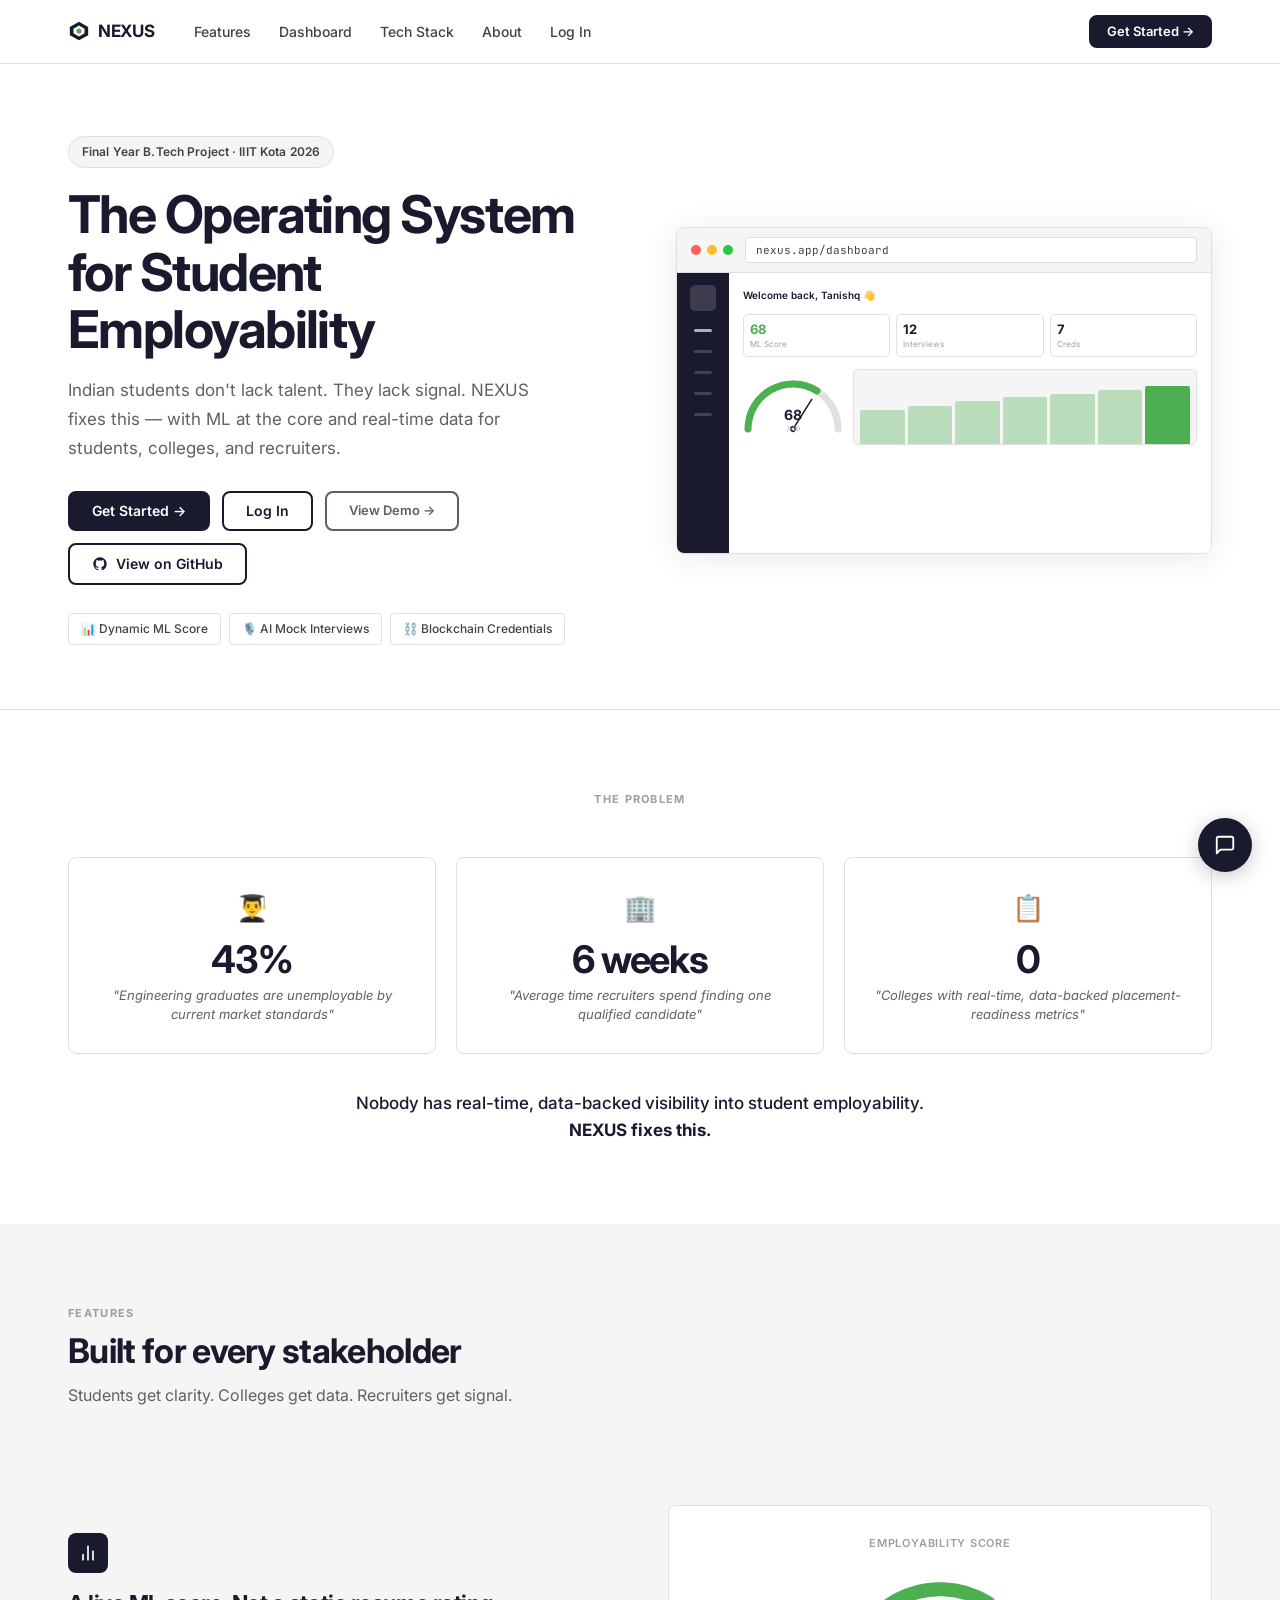
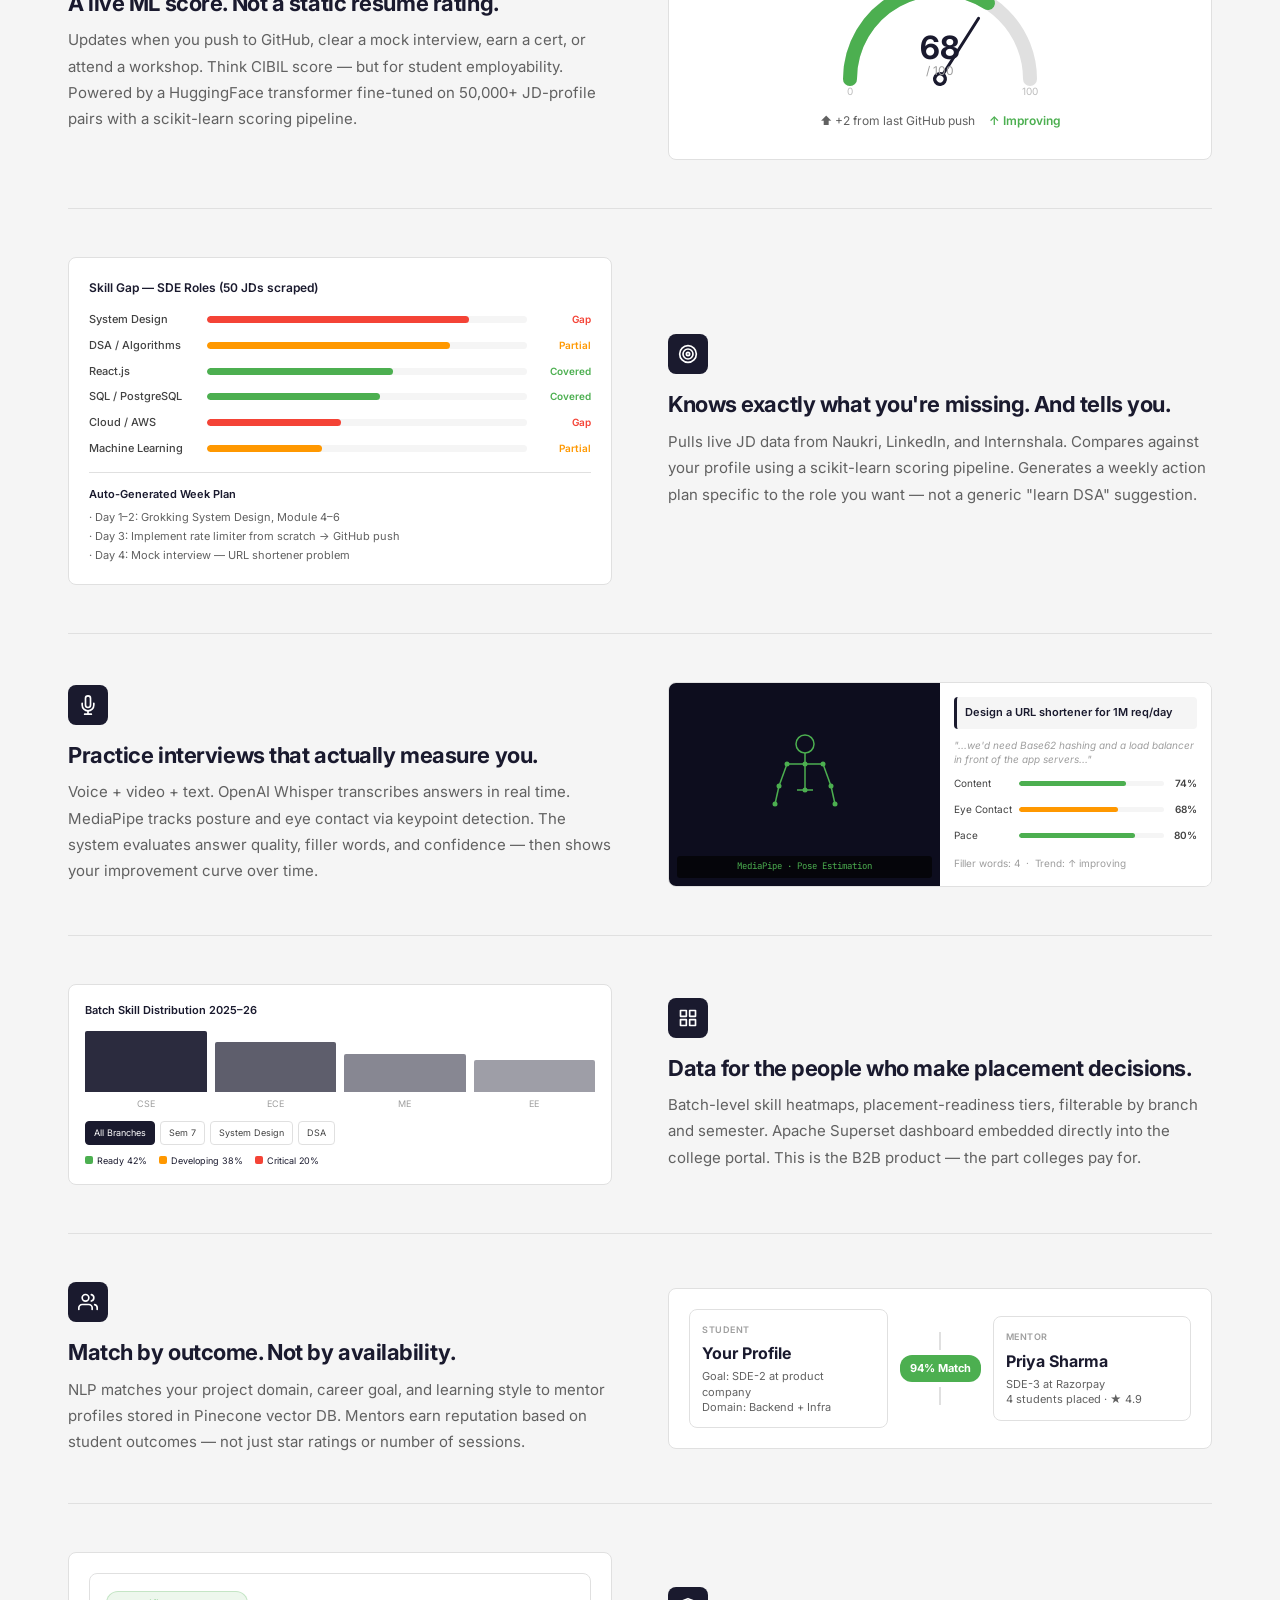
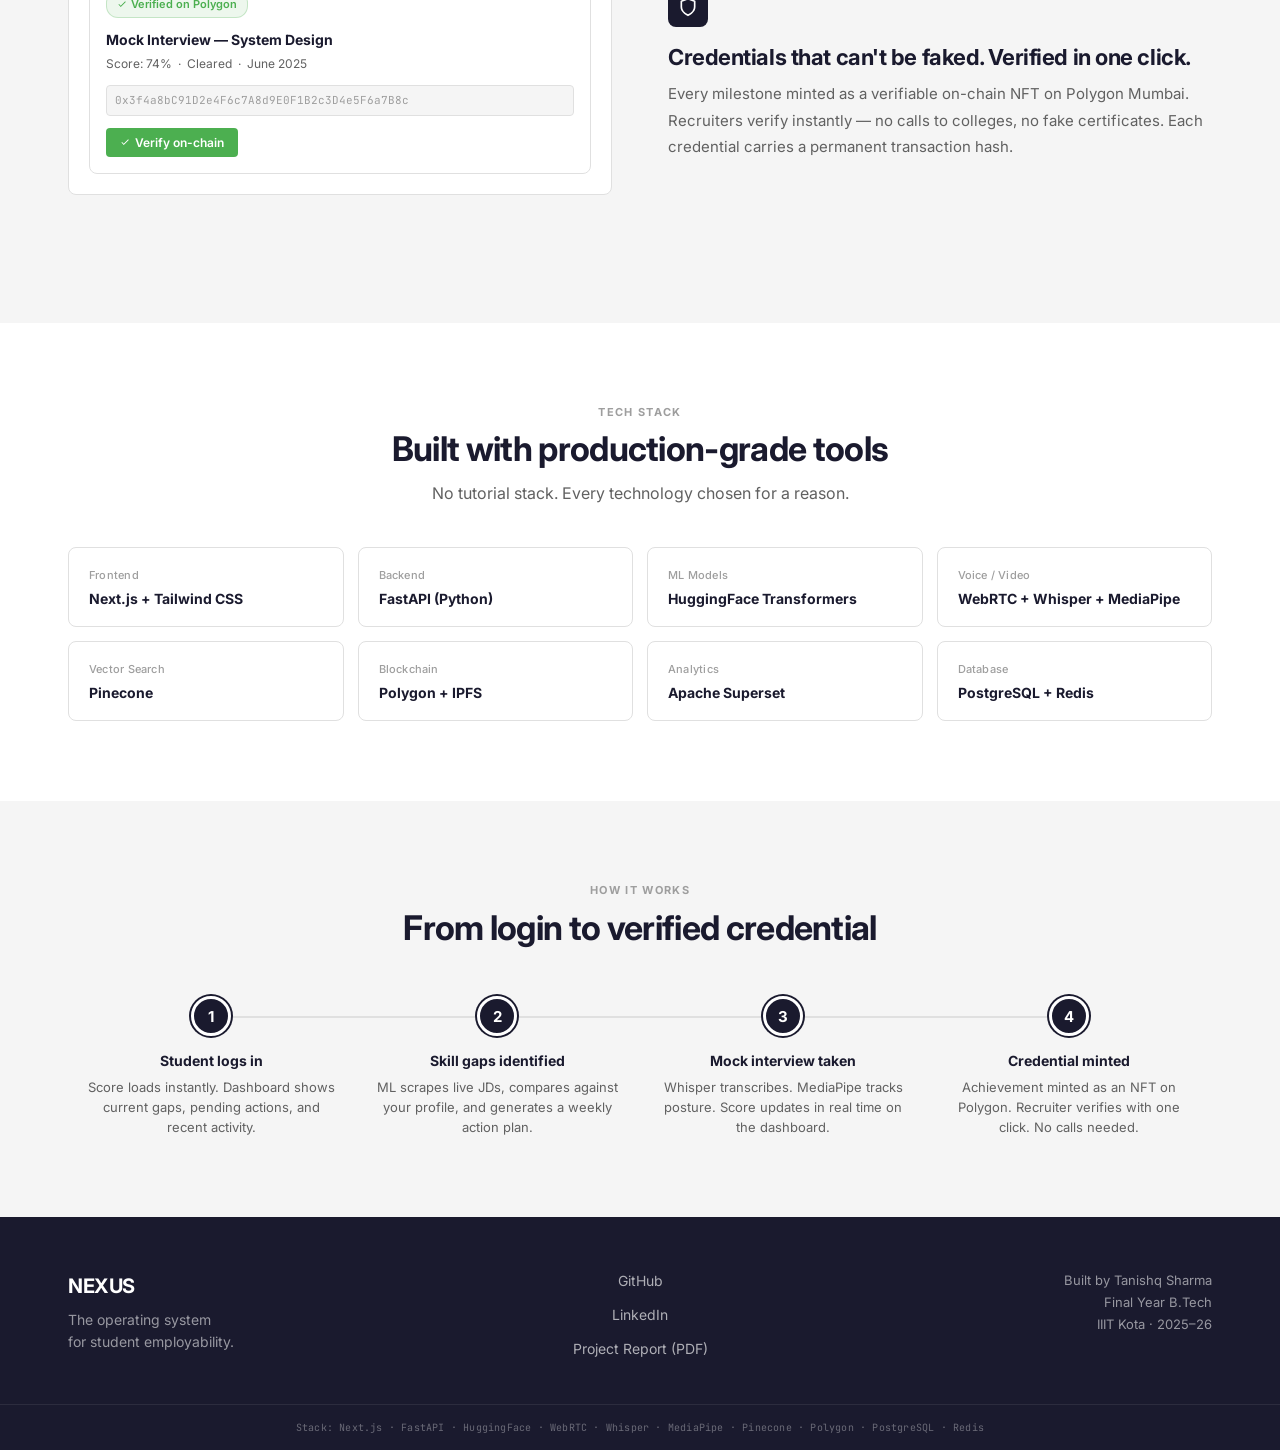
==== index.html @ c8e2979a "Initial commit: Nexus Mock OA and Interview split" ====
<!DOCTYPE html>
<html lang="en">
<head>
  <meta charset="UTF-8">
  <meta name="viewport" content="width=device-width, initial-scale=1.0">
  <title>NEXUS — The Operating System for Student Employability</title>
  <meta name="description" content="NEXUS is an ML-powered student employability platform — dynamic scoring, AI mock interviews, blockchain credentials, and real-time TPO analytics. Built as a Final Year B.Tech project at IIIT Kota.">
  <meta name="keywords" content="student employability, ML score, mock interview, blockchain credentials, placement, IIIT Kota">
  <link rel="preconnect" href="https://fonts.googleapis.com">
  <link rel="preconnect" href="https://fonts.gstatic.com" crossorigin>
  <link href="https://fonts.googleapis.com/css2?family=Inter:wght@400;500;600;700&family=JetBrains+Mono:wght@400;500&display=swap" rel="stylesheet">
  <link rel="stylesheet" href="style.css">
  <link rel="stylesheet" href="style2.css">
</head>
<body>

  <!-- ─── NAVBAR ─────────────────────────────────────────────── -->
  <nav class="navbar" id="navbar" role="navigation" aria-label="Main navigation">
    <div class="container nav-inner">
      <a href="index.html" class="logo" id="nav-logo" aria-label="NEXUS home">
        <svg class="logo-icon" viewBox="0 0 24 24" fill="none" aria-hidden="true">
          <polygon points="12,2 22,7.5 22,16.5 12,22 2,16.5 2,7.5" fill="#1A1A2E"/>
          <polygon points="12,6 18,9.5 18,14.5 12,18 6,14.5 6,9.5" fill="white"/>
          <circle cx="12" cy="12" r="2.8" fill="#4CAF50"/>
        </svg>
        NEXUS
      </a>
      <ul class="nav-links" role="list">
        <li><a href="#features"   id="nav-features">Features</a></li>
        <li><a href="dashboard.html" id="nav-dashboard">Dashboard</a></li>
        <li><a href="#tech-stack" id="nav-techstack">Tech Stack</a></li>
        <li><a href="#about"      id="nav-about">About</a></li>
        <li><a href="login.html"  id="nav-login">Log In</a></li>
      </ul>
      <a href="signup.html" class="btn btn-primary btn-sm" id="nav-cta">Get Started →</a>
    </div>
  </nav>

  <!-- ─── HERO ───────────────────────────────────────────────── -->
  <section class="hero" id="hero" aria-labelledby="hero-headline">
    <div class="container hero-inner">

      <div class="hero-text">
        <div class="eyebrow-pill" id="hero-eyebrow">Final Year B.Tech Project · IIIT Kota 2026</div>

        <h1 class="hero-headline" id="hero-headline">
          The Operating System<br>for Student Employability
        </h1>

        <p class="hero-sub">
          Indian students don't lack talent. They lack signal. NEXUS fixes this — with ML at the core and real-time data for students, colleges, and recruiters.
        </p>

        <div class="hero-buttons">
          <a href="signup.html" class="btn btn-primary" id="hero-primary-cta">Get Started →</a>
          <a href="login.html"  class="btn btn-outline" id="hero-login-cta">Log In</a>
          <a href="dashboard.html" class="btn btn-outline" id="hero-demo-cta" style="font-size:13px;opacity:0.7;">View Demo →</a>
          <a href="https://github.com" target="_blank" rel="noopener noreferrer" class="btn btn-outline" id="hero-github-cta">
            <svg width="16" height="16" viewBox="0 0 24 24" fill="currentColor" aria-hidden="true">
              <path d="M12 2C6.477 2 2 6.484 2 12.017c0 4.425 2.865 8.18 6.839 9.504.5.092.682-.217.682-.483 0-.237-.008-.868-.013-1.703-2.782.605-3.369-1.343-3.369-1.343-.454-1.158-1.11-1.466-1.11-1.466-.908-.62.069-.608.069-.608 1.003.07 1.531 1.032 1.531 1.032.892 1.53 2.341 1.088 2.91.832.092-.647.35-1.088.636-1.338-2.22-.253-4.555-1.113-4.555-4.951 0-1.093.39-1.988 1.029-2.688-.103-.253-.446-1.272.098-2.65 0 0 .84-.27 2.75 1.026A9.564 9.564 0 0112 6.844c.85.004 1.705.115 2.504.337 1.909-1.296 2.747-1.027 2.747-1.027.546 1.379.202 2.398.1 2.651.64.7 1.028 1.595 1.028 2.688 0 3.848-2.339 4.695-4.566 4.943.359.309.678.92.678 1.855 0 1.338-.012 2.419-.012 2.747 0 .268.18.58.688.482A10.019 10.019 0 0022 12.017C22 6.484 17.522 2 12 2z"/>
            </svg>
            View on GitHub
          </a>
        </div>

        <div class="hero-stats" aria-label="Key features at a glance">
          <span class="stat-pill">📊 Dynamic ML Score</span>
          <span class="stat-pill">🎙️ AI Mock Interviews</span>
          <span class="stat-pill">⛓️ Blockchain Credentials</span>
        </div>
      </div>

      <!-- Browser frame mockup -->
      <div class="hero-visual" aria-hidden="true">
        <div class="browser-frame">
          <div class="browser-bar">
            <span class="dot"></span>
            <span class="dot"></span>
            <span class="dot"></span>
            <div class="address-bar">nexus.app/dashboard</div>
          </div>
          <div class="browser-content">
            <!-- Mini sidebar -->
            <div class="mini-sidebar">
              <div class="mini-logo-box"></div>
              <div class="mini-nav-dot active"></div>
              <div class="mini-nav-dot"></div>
              <div class="mini-nav-dot"></div>
              <div class="mini-nav-dot"></div>
              <div class="mini-nav-dot"></div>
            </div>
            <!-- Mini main -->
            <div class="mini-main">
              <div class="mini-welcome">Welcome back, Tanishq 👋</div>
              <div class="mini-cards">
                <div class="mini-card">
                  <div class="mini-card-num green">68</div>
                  <div class="mini-card-label">ML Score</div>
                </div>
                <div class="mini-card">
                  <div class="mini-card-num">12</div>
                  <div class="mini-card-label">Interviews</div>
                </div>
                <div class="mini-card">
                  <div class="mini-card-num">7</div>
                  <div class="mini-card-label">Creds</div>
                </div>
              </div>
              <div class="mini-gauge-row">
                <!-- Mini gauge SVG — score 68/100 -->
                <!-- cx=50, cy=60, r=45 -->
                <!-- Score 68: θ=57.6°, x=50+45×0.536=74.1, y=60-45×0.844=22 -->
                <!-- Needle: rotate(32.4°) at (50,60) -->
                <svg viewBox="0 0 100 70" width="100" height="70" aria-label="Score gauge 68/100">
                  <path d="M 5,60 A 45,45 0 0,1 95,60" fill="none" stroke="#E0E0E0" stroke-width="7" stroke-linecap="round"/>
                  <path d="M 5,60 A 45,45 0 0,1 74,22" fill="none" stroke="#4CAF50" stroke-width="7" stroke-linecap="round"/>
                  <g transform="translate(50,60) rotate(32.4)">
                    <line x1="0" y1="-2" x2="0" y2="-35" stroke="#1A1A2E" stroke-width="1.5" stroke-linecap="round"/>
                    <circle cx="0" cy="0" r="3" fill="#1A1A2E"/>
                    <circle cx="0" cy="0" r="1.5" fill="white"/>
                  </g>
                  <text x="50" y="51" text-anchor="middle" font-size="14" font-weight="700" fill="#1A1A2E" font-family="Inter,sans-serif">68</text>
                  <text x="50" y="62" text-anchor="middle" font-size="6.5" fill="#9E9E9E" font-family="Inter,sans-serif">/100</text>
                </svg>
                <!-- Mini bar chart -->
                <div class="mini-chart-placeholder">
                  <div class="chart-bar" style="height:52%"></div>
                  <div class="chart-bar" style="height:58%"></div>
                  <div class="chart-bar" style="height:66%"></div>
                  <div class="chart-bar" style="height:72%"></div>
                  <div class="chart-bar" style="height:76%"></div>
                  <div class="chart-bar" style="height:83%"></div>
                  <div class="chart-bar" style="height:89%"></div>
                </div>
              </div>
            </div>
          </div>
        </div>
      </div>

    </div>
  </section>

  <!-- ─── PROBLEM ────────────────────────────────────────────── -->
  <section class="section" id="problem" aria-labelledby="problem-label">
    <div class="container">
      <div class="section-header text-center">
        <span class="section-label" id="problem-label">The Problem</span>
      </div>

      <div class="problem-grid" id="problem-grid">
        <div class="problem-card">
          <div class="problem-icon" aria-hidden="true">👨‍🎓</div>
          <div class="problem-num" id="count-1" data-target="43" data-suffix="%">43%</div>
          <p class="problem-desc">"Engineering graduates are unemployable by current market standards"</p>
        </div>
        <div class="problem-card">
          <div class="problem-icon" aria-hidden="true">🏢</div>
          <div class="problem-num" id="count-2" data-target="6" data-suffix=" weeks">6 weeks</div>
          <p class="problem-desc">"Average time recruiters spend finding one qualified candidate"</p>
        </div>
        <div class="problem-card">
          <div class="problem-icon" aria-hidden="true">📋</div>
          <div class="problem-num" id="count-3" data-target="0" data-suffix="">0</div>
          <p class="problem-desc">"Colleges with real-time, data-backed placement-readiness metrics"</p>
        </div>
      </div>

      <p class="problem-cta">
        Nobody has real-time, data-backed visibility into student employability.<br>
        <strong>NEXUS fixes this.</strong>
      </p>
    </div>
  </section>

  <!-- ─── FEATURES ───────────────────────────────────────────── -->
  <section class="section section-alt" id="features" aria-labelledby="features-label">
    <div class="container">
      <div class="section-header">
        <span class="section-label" id="features-label">Features</span>
        <h2 class="section-title">Built for every stakeholder</h2>
        <p class="section-sub text-gray">Students get clarity. Colleges get data. Recruiters get signal.</p>
      </div>

      <!-- F1: Dynamic Employability Score -->
      <div class="feature-block" id="feature-score">
        <div class="feature-text">
          <div class="feature-icon" aria-hidden="true">
            <svg width="20" height="20" viewBox="0 0 24 24" fill="none" stroke="currentColor" stroke-width="2" stroke-linecap="round" stroke-linejoin="round">
              <line x1="18" y1="20" x2="18" y2="10"/>
              <line x1="12" y1="20" x2="12" y2="4"/>
              <line x1="6"  y1="20" x2="6"  y2="14"/>
            </svg>
          </div>
          <h3 class="feature-headline">A live ML score. Not a static resume rating.</h3>
          <p class="feature-body">Updates when you push to GitHub, clear a mock interview, earn a cert, or attend a workshop. Think CIBIL score — but for student employability. Powered by a HuggingFace transformer fine-tuned on 50,000+ JD-profile pairs with a scikit-learn scoring pipeline.</p>
        </div>
        <div class="feature-visual">
          <div class="gauge-container">
            <div style="font-size:11px;color:#9E9E9E;margin-bottom:6px;font-weight:600;text-transform:uppercase;letter-spacing:0.07em;">Employability Score</div>
            <!-- Score 68: cx=100,cy=120,r=90; x=148.2,y=44; needle=32.4° -->
            <svg viewBox="0 0 200 140" class="gauge-svg" aria-label="Score gauge showing 68 out of 100">
              <path d="M 10,120 A 90,90 0 0,1 190,120" fill="none" stroke="#E0E0E0" stroke-width="14" stroke-linecap="round"/>
              <path d="M 10,120 A 90,90 0 0,1 148,44"  fill="none" stroke="#4CAF50" stroke-width="14" stroke-linecap="round"/>
              <g transform="translate(100,120) rotate(32.4)">
                <line x1="0" y1="-4" x2="0" y2="-72" stroke="#1A1A2E" stroke-width="3" stroke-linecap="round"/>
                <circle cx="0" cy="0" r="7" fill="#1A1A2E"/>
                <circle cx="0" cy="0" r="3.5" fill="white"/>
              </g>
              <text x="10"  y="136" text-anchor="middle" font-size="10" fill="#BDBDBD" font-family="Inter,sans-serif">0</text>
              <text x="190" y="136" text-anchor="middle" font-size="10" fill="#BDBDBD" font-family="Inter,sans-serif">100</text>
              <text x="100" y="100" text-anchor="middle" font-size="32" font-weight="700" fill="#1A1A2E" font-family="Inter,sans-serif">68</text>
              <text x="100" y="116" text-anchor="middle" font-size="12" fill="#9E9E9E" font-family="Inter,sans-serif">/ 100</text>
            </svg>
            <div class="gauge-meta">
              <span class="gauge-meta-item">⬆ +2 from last GitHub push</span>
              <span class="gauge-meta-item text-green fw-600">↑ Improving</span>
            </div>
          </div>
        </div>
      </div>

      <!-- F2: Skill Gap Engine -->
      <div class="feature-block reverse" id="feature-skills">
        <div class="feature-text">
          <div class="feature-icon" aria-hidden="true">
            <svg width="20" height="20" viewBox="0 0 24 24" fill="none" stroke="currentColor" stroke-width="2" stroke-linecap="round" stroke-linejoin="round">
              <circle cx="12" cy="12" r="10"/>
              <circle cx="12" cy="12" r="6"/>
              <circle cx="12" cy="12" r="2"/>
            </svg>
          </div>
          <h3 class="feature-headline">Knows exactly what you're missing. And tells you.</h3>
          <p class="feature-body">Pulls live JD data from Naukri, LinkedIn, and Internshala. Compares against your profile using a scikit-learn scoring pipeline. Generates a weekly action plan specific to the role you want — not a generic "learn DSA" suggestion.</p>
        </div>
        <div class="feature-visual">
          <div class="heatmap-mini">
            <div class="heatmap-mini-title">Skill Gap — SDE Roles (50 JDs scraped)</div>
            <div class="heatmap-mini-grid">
              <div class="heatmap-mini-row">
                <div class="heatmap-skill-label">System Design</div>
                <div class="hm-bar-wrap"><div class="hm-bar red"   style="width:82%"></div></div>
                <div class="hm-status red">Gap</div>
              </div>
              <div class="heatmap-mini-row">
                <div class="heatmap-skill-label">DSA / Algorithms</div>
                <div class="hm-bar-wrap"><div class="hm-bar amber" style="width:76%"></div></div>
                <div class="hm-status amber">Partial</div>
              </div>
              <div class="heatmap-mini-row">
                <div class="heatmap-skill-label">React.js</div>
                <div class="hm-bar-wrap"><div class="hm-bar green" style="width:58%"></div></div>
                <div class="hm-status green">Covered</div>
              </div>
              <div class="heatmap-mini-row">
                <div class="heatmap-skill-label">SQL / PostgreSQL</div>
                <div class="hm-bar-wrap"><div class="hm-bar green" style="width:54%"></div></div>
                <div class="hm-status green">Covered</div>
              </div>
              <div class="heatmap-mini-row">
                <div class="heatmap-skill-label">Cloud / AWS</div>
                <div class="hm-bar-wrap"><div class="hm-bar red"   style="width:42%"></div></div>
                <div class="hm-status red">Gap</div>
              </div>
              <div class="heatmap-mini-row">
                <div class="heatmap-skill-label">Machine Learning</div>
                <div class="hm-bar-wrap"><div class="hm-bar amber" style="width:36%"></div></div>
                <div class="hm-status amber">Partial</div>
              </div>
            </div>
            <div class="hm-plan">
              <div class="hm-plan-title">Auto-Generated Week Plan</div>
              <div class="hm-plan-text">
                · Day 1–2: Grokking System Design, Module 4–6<br>
                · Day 3: Implement rate limiter from scratch → GitHub push<br>
                · Day 4: Mock interview — URL shortener problem
              </div>
            </div>
          </div>
        </div>
      </div>

      <!-- F3: Mock Interview -->
      <div class="feature-block" id="feature-interview">
        <div class="feature-text">
          <div class="feature-icon" aria-hidden="true">
            <svg width="20" height="20" viewBox="0 0 24 24" fill="none" stroke="currentColor" stroke-width="2" stroke-linecap="round" stroke-linejoin="round">
              <path d="M12 1a3 3 0 0 0-3 3v8a3 3 0 0 0 6 0V4a3 3 0 0 0-3-3z"/>
              <path d="M19 10v2a7 7 0 0 1-14 0v-2"/>
              <line x1="12" y1="19" x2="12" y2="23"/>
              <line x1="8"  y1="23" x2="16" y2="23"/>
            </svg>
          </div>
          <h3 class="feature-headline">Practice interviews that actually measure you.</h3>
          <p class="feature-body">Voice + video + text. OpenAI Whisper transcribes answers in real time. MediaPipe tracks posture and eye contact via keypoint detection. The system evaluates answer quality, filler words, and confidence — then shows your improvement curve over time.</p>
        </div>
        <div class="feature-visual">
          <div class="interview-visual-wrap">
            <div class="interview-cam" aria-label="Webcam with MediaPipe skeleton overlay">
              <!-- MediaPipe pose skeleton -->
              <svg width="72" height="108" viewBox="0 0 72 108" aria-hidden="true">
                <circle cx="36" cy="14" r="9" fill="none" stroke="#4CAF50" stroke-width="1.5"/>
                <line x1="36" y1="23" x2="36" y2="60" stroke="#4CAF50" stroke-width="1.5"/>
                <line x1="18" y1="34" x2="54" y2="34" stroke="#4CAF50" stroke-width="1.5"/>
                <line x1="18" y1="34" x2="10" y2="56" stroke="#4CAF50" stroke-width="1.5"/>
                <line x1="10" y1="56" x2="6"  y2="74" stroke="#4CAF50" stroke-width="1.5"/>
                <line x1="54" y1="34" x2="62" y2="56" stroke="#4CAF50" stroke-width="1.5"/>
                <line x1="62" y1="56" x2="66" y2="74" stroke="#4CAF50" stroke-width="1.5"/>
                <line x1="28" y1="60" x2="44" y2="60" stroke="#4CAF50" stroke-width="1.5"/>
                <circle cx="36" cy="34" r="2.5" fill="#4CAF50"/>
                <circle cx="18" cy="34" r="2.5" fill="#4CAF50"/>
                <circle cx="54" cy="34" r="2.5" fill="#4CAF50"/>
                <circle cx="10" cy="56" r="2.5" fill="#4CAF50"/>
                <circle cx="62" cy="56" r="2.5" fill="#4CAF50"/>
                <circle cx="6"  cy="74" r="2.5" fill="#4CAF50"/>
                <circle cx="66" cy="74" r="2.5" fill="#4CAF50"/>
                <circle cx="36" cy="60" r="2.5" fill="#4CAF50"/>
              </svg>
              <div class="cam-label">MediaPipe · Pose Estimation</div>
            </div>
            <div class="interview-panel">
              <div class="interview-q">Design a URL shortener for 1M req/day</div>
              <div class="interview-caption">"...we'd need Base62 hashing and a load balancer in front of the app servers..."</div>
              <div class="score-bar-row">
                <div class="score-bar-label">Content</div>
                <div class="score-bar-track"><div class="score-bar-fill green" style="width:74%"></div></div>
                <div class="score-bar-pct">74%</div>
              </div>
              <div class="score-bar-row">
                <div class="score-bar-label">Eye Contact</div>
                <div class="score-bar-track"><div class="score-bar-fill amber" style="width:68%"></div></div>
                <div class="score-bar-pct">68%</div>
              </div>
              <div class="score-bar-row">
                <div class="score-bar-label">Pace</div>
                <div class="score-bar-track"><div class="score-bar-fill green" style="width:80%"></div></div>
                <div class="score-bar-pct">80%</div>
              </div>
              <div style="font-size:10px;color:#9E9E9E;margin-top:2px;">Filler words: 4 &nbsp;·&nbsp; Trend: ↑ improving</div>
            </div>
          </div>
        </div>
      </div>

      <!-- F4: TPO Dashboard -->
      <div class="feature-block reverse" id="feature-tpo">
        <div class="feature-text">
          <div class="feature-icon" aria-hidden="true">
            <svg width="20" height="20" viewBox="0 0 24 24" fill="none" stroke="currentColor" stroke-width="2" stroke-linecap="round" stroke-linejoin="round">
              <rect x="3" y="3" width="7" height="7"/><rect x="14" y="3"  width="7" height="7"/>
              <rect x="3" y="14" width="7" height="7"/><rect x="14" y="14" width="7" height="7"/>
            </svg>
          </div>
          <h3 class="feature-headline">Data for the people who make placement decisions.</h3>
          <p class="feature-body">Batch-level skill heatmaps, placement-readiness tiers, filterable by branch and semester. Apache Superset dashboard embedded directly into the college portal. This is the B2B product — the part colleges pay for.</p>
        </div>
        <div class="feature-visual">
          <div class="tpo-visual-wrap">
            <div class="tpo-visual-title">Batch Skill Distribution 2025–26</div>
            <div class="tpo-bars" aria-label="Bar chart showing skill distribution by branch">
              <div class="tpo-bar-col">
                <div class="tpo-bar" style="height:68px;background:#1A1A2E;opacity:.92;"></div>
                <div class="tpo-bar-lbl">CSE</div>
              </div>
              <div class="tpo-bar-col">
                <div class="tpo-bar" style="height:50px;background:#1A1A2E;opacity:.7;"></div>
                <div class="tpo-bar-lbl">ECE</div>
              </div>
              <div class="tpo-bar-col">
                <div class="tpo-bar" style="height:38px;background:#1A1A2E;opacity:.52;"></div>
                <div class="tpo-bar-lbl">ME</div>
              </div>
              <div class="tpo-bar-col">
                <div class="tpo-bar" style="height:32px;background:#1A1A2E;opacity:.42;"></div>
                <div class="tpo-bar-lbl">EE</div>
              </div>
            </div>
            <div class="tpo-filter-row">
              <div class="tpo-tag active">All Branches</div>
              <div class="tpo-tag">Sem 7</div>
              <div class="tpo-tag">System Design</div>
              <div class="tpo-tag">DSA</div>
            </div>
            <div class="tpo-legend">
              <div class="tpo-legend-item">
                <div class="tpo-legend-dot" style="background:#4CAF50"></div>Ready 42%
              </div>
              <div class="tpo-legend-item">
                <div class="tpo-legend-dot" style="background:#FF9800"></div>Developing 38%
              </div>
              <div class="tpo-legend-item">
                <div class="tpo-legend-dot" style="background:#F44336"></div>Critical 20%
              </div>
            </div>
          </div>
        </div>
      </div>

      <!-- F5: Mentor Matching -->
      <div class="feature-block" id="feature-mentor">
        <div class="feature-text">
          <div class="feature-icon" aria-hidden="true">
            <svg width="20" height="20" viewBox="0 0 24 24" fill="none" stroke="currentColor" stroke-width="2" stroke-linecap="round" stroke-linejoin="round">
              <path d="M17 21v-2a4 4 0 0 0-4-4H5a4 4 0 0 0-4 4v2"/>
              <circle cx="9" cy="7" r="4"/>
              <path d="M23 21v-2a4 4 0 0 0-3-3.87"/>
              <path d="M16 3.13a4 4 0 0 1 0 7.75"/>
            </svg>
          </div>
          <h3 class="feature-headline">Match by outcome. Not by availability.</h3>
          <p class="feature-body">NLP matches your project domain, career goal, and learning style to mentor profiles stored in Pinecone vector DB. Mentors earn reputation based on student outcomes — not just star ratings or number of sessions.</p>
        </div>
        <div class="feature-visual">
          <div class="mentor-visual-wrap">
            <div class="mentor-profile-card">
              <div class="mentor-role">Student</div>
              <div class="mentor-name">Your Profile</div>
              <div class="mentor-detail">Goal: SDE-2 at product company<br>Domain: Backend + Infra</div>
            </div>
            <div class="mentor-connector">
              <div class="connector-line"></div>
              <div class="match-badge">94% Match</div>
              <div class="connector-line"></div>
            </div>
            <div class="mentor-profile-card">
              <div class="mentor-role">Mentor</div>
              <div class="mentor-name">Priya Sharma</div>
              <div class="mentor-detail">SDE-3 at Razorpay<br>4 students placed · ★ 4.9</div>
            </div>
          </div>
        </div>
      </div>

      <!-- F6: Blockchain Credentials -->
      <div class="feature-block reverse" id="feature-credentials">
        <div class="feature-text">
          <div class="feature-icon" aria-hidden="true">
            <svg width="20" height="20" viewBox="0 0 24 24" fill="none" stroke="currentColor" stroke-width="2" stroke-linecap="round" stroke-linejoin="round">
              <path d="M12 22s8-4 8-10V5l-8-3-8 3v7c0 6 8 10 8 10z"/>
            </svg>
          </div>
          <h3 class="feature-headline">Credentials that can't be faked. Verified in one click.</h3>
          <p class="feature-body">Every milestone minted as a verifiable on-chain NFT on Polygon Mumbai. Recruiters verify instantly — no calls to colleges, no fake certificates. Each credential carries a permanent transaction hash.</p>
        </div>
        <div class="feature-visual">
          <div class="cred-visual-wrap">
            <div class="cred-card-inner">
              <div class="verified-badge">
                <svg width="10" height="10" viewBox="0 0 24 24" fill="currentColor" aria-hidden="true"><path d="M9 16.17L4.83 12l-1.42 1.41L9 19 21 7l-1.41-1.41z"/></svg>
                Verified on Polygon
              </div>
              <div class="cred-inner-title">Mock Interview — System Design</div>
              <div class="cred-inner-meta">Score: 74% &nbsp;·&nbsp; Cleared &nbsp;·&nbsp; June 2025</div>
              <div class="cred-hash-small">0x3f4a8bC91D2e4F6c7A8d9E0F1B2c3D4e5F6a7B8c</div>
              <button class="cred-verify-btn" id="verify-btn-landing" aria-label="Verify credential on Polygon blockchain">
                <svg width="10" height="10" viewBox="0 0 24 24" fill="currentColor" aria-hidden="true"><path d="M9 16.17L4.83 12l-1.42 1.41L9 19 21 7l-1.41-1.41z"/></svg>
                Verify on-chain
              </button>
            </div>
          </div>
        </div>
      </div>

    </div>
  </section>

  <!-- ─── TECH STACK ──────────────────────────────────────────── -->
  <section class="section" id="tech-stack" aria-labelledby="tech-label">
    <div class="container">
      <div class="section-header text-center" style="margin-bottom:40px;">
        <span class="section-label" id="tech-label">Tech Stack</span>
        <h2 class="section-title">Built with production-grade tools</h2>
        <p class="section-sub text-gray" style="margin: 0 auto;">No tutorial stack. Every technology chosen for a reason.</p>
      </div>

      <div class="tech-grid">
        <div class="tech-card" id="tech-frontend">
          <div class="tech-layer">Frontend</div>
          <div class="tech-name">Next.js + Tailwind CSS</div>
        </div>
        <div class="tech-card" id="tech-backend">
          <div class="tech-layer">Backend</div>
          <div class="tech-name">FastAPI (Python)</div>
        </div>
        <div class="tech-card" id="tech-ml">
          <div class="tech-layer">ML Models</div>
          <div class="tech-name">HuggingFace Transformers</div>
        </div>
        <div class="tech-card" id="tech-voice">
          <div class="tech-layer">Voice / Video</div>
          <div class="tech-name">WebRTC + Whisper + MediaPipe</div>
        </div>
        <div class="tech-card" id="tech-vector">
          <div class="tech-layer">Vector Search</div>
          <div class="tech-name">Pinecone</div>
        </div>
        <div class="tech-card" id="tech-blockchain">
          <div class="tech-layer">Blockchain</div>
          <div class="tech-name">Polygon + IPFS</div>
        </div>
        <div class="tech-card" id="tech-analytics">
          <div class="tech-layer">Analytics</div>
          <div class="tech-name">Apache Superset</div>
        </div>
        <div class="tech-card" id="tech-database">
          <div class="tech-layer">Database</div>
          <div class="tech-name">PostgreSQL + Redis</div>
        </div>
      </div>
    </div>
  </section>

  <!-- ─── DEMO FLOW ───────────────────────────────────────────── -->
  <section class="section section-alt" id="demo-flow" aria-labelledby="flow-label">
    <div class="container">
      <div class="section-header text-center" style="margin-bottom:0;">
        <span class="section-label" id="flow-label">How it works</span>
        <h2 class="section-title">From login to verified credential</h2>
      </div>

      <div class="flow-container">
        <div class="flow-track" aria-hidden="true"></div>
        <div class="flow-grid">
          <div class="flow-step" id="step-1">
            <div class="step-num" aria-label="Step 1">1</div>
            <div class="step-title">Student logs in</div>
            <p class="step-desc">Score loads instantly. Dashboard shows current gaps, pending actions, and recent activity.</p>
          </div>
          <div class="flow-step" id="step-2">
            <div class="step-num" aria-label="Step 2">2</div>
            <div class="step-title">Skill gaps identified</div>
            <p class="step-desc">ML scrapes live JDs, compares against your profile, and generates a weekly action plan.</p>
          </div>
          <div class="flow-step" id="step-3">
            <div class="step-num" aria-label="Step 3">3</div>
            <div class="step-title">Mock interview taken</div>
            <p class="step-desc">Whisper transcribes. MediaPipe tracks posture. Score updates in real time on the dashboard.</p>
          </div>
          <div class="flow-step" id="step-4">
            <div class="step-num" aria-label="Step 4">4</div>
            <div class="step-title">Credential minted</div>
            <p class="step-desc">Achievement minted as an NFT on Polygon. Recruiter verifies with one click. No calls needed.</p>
          </div>
        </div>
      </div>
    </div>
  </section>

  <!-- ─── FOOTER ──────────────────────────────────────────────── -->
  <footer class="footer" id="about" role="contentinfo">
    <div class="container">
      <div class="footer-inner">
        <div class="footer-brand">
          <div class="footer-logo-text">NEXUS</div>
          <div class="footer-tagline">The operating system<br>for student employability.</div>
        </div>
        <nav class="footer-links" aria-label="Footer links">
          <a href="https://github.com" target="_blank" rel="noopener" id="footer-github">GitHub</a>
          <a href="https://linkedin.com" target="_blank" rel="noopener" id="footer-linkedin">LinkedIn</a>
          <a href="#" id="footer-report">Project Report (PDF)</a>
        </nav>
        <div class="footer-right">
          <div class="footer-right-text">
            Built by Tanishq Sharma<br>
            Final Year B.Tech<br>
            IIIT Kota · 2025–26
          </div>
        </div>
      </div>
    </div>
    <div class="footer-strip">
      <div class="container">
        Stack: Next.js · FastAPI · HuggingFace · WebRTC · Whisper · MediaPipe · Pinecone · Polygon · PostgreSQL · Redis
      </div>
    </div>
  </footer>

  <script src="main.js"></script>
  <script src="chat.js"></script>
</body>
</html>
---- style.css ----
/* ============================================================
   NEXUS — Stylesheet
   Inter + JetBrains Mono · Flat design · Zero gradients
   ============================================================ */

@import url('https://fonts.googleapis.com/css2?family=Inter:wght@400;500;600;700&family=JetBrains+Mono:wght@400;500&display=swap');

/* ── Variables ─────────────────────────────────────────────── */
:root {
  --navy:        #1A1A2E;
  --white:       #FFFFFF;
  --green:       #4CAF50;
  --red:         #F44336;
  --amber:       #FF9800;
  --gray-light:  #F5F5F5;
  --gray-border: #E0E0E0;
  --gray-mid:    #9E9E9E;
  --gray-dark:   #424242;
  --gray-text:   #616161;

  --font-sans:   'Inter', -apple-system, BlinkMacSystemFont, sans-serif;
  --font-mono:   'JetBrains Mono', 'Fira Code', monospace;

  --radius:      8px;
  --radius-sm:   4px;
  --max-width:   1200px;
  --nav-height:  64px;
  --sidebar-w:   236px;
}

/* ── Reset ─────────────────────────────────────────────────── */
*, *::before, *::after { box-sizing: border-box; margin: 0; padding: 0; }

html { scroll-behavior: smooth; font-size: 16px; }

body {
  font-family: var(--font-sans);
  color: var(--navy);
  background: var(--white);
  -webkit-font-smoothing: antialiased;
  -moz-osx-font-smoothing: grayscale;
  line-height: 1.7;
}

img, svg { display: block; max-width: 100%; }
a { text-decoration: none; color: inherit; }
ul { list-style: none; }
button { cursor: pointer; font-family: inherit; }
label { cursor: pointer; }

/* ── Layout ─────────────────────────────────────────────────── */
.container {
  max-width: var(--max-width);
  margin: 0 auto;
  padding: 0 28px;
}

.section       { padding: 80px 0; }
.section-alt   { background: var(--gray-light); }

/* ── Buttons ─────────────────────────────────────────────────── */
.btn {
  display: inline-flex;
  align-items: center;
  gap: 8px;
  padding: 11px 22px;
  border-radius: var(--radius);
  font-size: 14px;
  font-weight: 600;
  font-family: var(--font-sans);
  border: 2px solid transparent;
  line-height: 1;
  transition: background 0.15s ease, color 0.15s ease, border-color 0.15s ease;
  white-space: nowrap;
}

.btn-primary {
  background: var(--navy);
  color: var(--white);
  border-color: var(--navy);
}
.btn-primary:hover { background: #2a2a4e; border-color: #2a2a4e; }

.btn-outline {
  background: transparent;
  color: var(--navy);
  border-color: var(--navy);
}
.btn-outline:hover { background: var(--navy); color: var(--white); }

.btn-sm { padding: 8px 16px; font-size: 13px; }

/* ─────────────────────────────────────────────────────────────
   LANDING PAGE — Navbar
   ───────────────────────────────────────────────────────────── */
.navbar {
  position: sticky;
  top: 0;
  z-index: 100;
  height: var(--nav-height);
  background: var(--white);
  border-bottom: 1px solid var(--gray-border);
}

.nav-inner {
  display: flex;
  align-items: center;
  height: 100%;
  gap: 40px;
}

.logo {
  display: flex;
  align-items: center;
  gap: 8px;
  font-size: 17px;
  font-weight: 700;
  color: var(--navy);
  letter-spacing: -0.02em;
  flex-shrink: 0;
}

.logo-icon { width: 22px; height: 22px; flex-shrink: 0; }

.nav-links {
  display: flex;
  align-items: center;
  gap: 28px;
  flex: 1;
}

.nav-links a {
  font-size: 14px;
  font-weight: 500;
  color: var(--gray-dark);
  transition: color 0.15s;
}
.nav-links a:hover { color: var(--navy); }

/* ─────────────────────────────────────────────────────────────
   LANDING PAGE — Hero
   ───────────────────────────────────────────────────────────── */
.hero {
  padding: 72px 0 64px;
  border-bottom: 1px solid var(--gray-border);
}

.hero-inner {
  display: grid;
  grid-template-columns: 1fr 1fr;
  gap: 72px;
  align-items: center;
}

.eyebrow-pill {
  display: inline-block;
  padding: 5px 13px;
  background: var(--gray-light);
  border: 1px solid var(--gray-border);
  border-radius: 20px;
  font-size: 12px;
  font-weight: 600;
  color: var(--gray-dark);
  margin-bottom: 18px;
  letter-spacing: 0.01em;
}

.hero-headline {
  font-size: 52px;
  font-weight: 700;
  line-height: 1.1;
  letter-spacing: -0.03em;
  color: var(--navy);
  margin-bottom: 18px;
}

.hero-sub {
  font-size: 17px;
  color: var(--gray-text);
  line-height: 1.7;
  margin-bottom: 28px;
  max-width: 480px;
}

.hero-buttons {
  display: flex;
  gap: 12px;
  flex-wrap: wrap;
  margin-bottom: 28px;
}

.hero-stats {
  display: flex;
  gap: 8px;
  flex-wrap: wrap;
}

.stat-pill {
  display: inline-flex;
  align-items: center;
  gap: 6px;
  padding: 5px 12px;
  background: var(--white);
  border: 1px solid var(--gray-border);
  border-radius: var(--radius-sm);
  font-size: 12px;
  font-weight: 500;
  color: var(--gray-dark);
}

/* Browser frame */
.browser-frame {
  border: 1px solid var(--gray-border);
  border-radius: var(--radius);
  overflow: hidden;
  box-shadow: 0 4px 32px rgba(0,0,0,0.09);
}

.browser-bar {
  background: var(--gray-light);
  border-bottom: 1px solid var(--gray-border);
  padding: 9px 14px;
  display: flex;
  align-items: center;
  gap: 6px;
}

.dot {
  width: 10px;
  height: 10px;
  border-radius: 50%;
  flex-shrink: 0;
}
.dot:nth-child(1) { background: #FF5F57; }
.dot:nth-child(2) { background: #FFBD2E; }
.dot:nth-child(3) { background: #28C840; }

.address-bar {
  flex: 1;
  background: var(--white);
  border: 1px solid var(--gray-border);
  border-radius: var(--radius-sm);
  padding: 3px 10px;
  font-size: 11px;
  font-family: var(--font-mono);
  color: var(--gray-dark);
  margin-left: 6px;
}

.browser-content {
  background: var(--white);
  display: flex;
  min-height: 280px;
}

/* Mini sidebar inside browser frame */
.mini-sidebar {
  width: 52px;
  background: var(--navy);
  display: flex;
  flex-direction: column;
  align-items: center;
  padding: 12px 0;
  gap: 18px;
  flex-shrink: 0;
}

.mini-logo-box {
  width: 26px;
  height: 26px;
  background: rgba(255,255,255,0.15);
  border-radius: 5px;
}

.mini-nav-dot {
  width: 18px;
  height: 3px;
  border-radius: 2px;
  background: rgba(255,255,255,0.18);
}
.mini-nav-dot.active { background: rgba(255,255,255,0.65); }

.mini-main {
  flex: 1;
  padding: 14px;
  overflow: hidden;
}

.mini-welcome {
  font-size: 10px;
  font-weight: 600;
  color: var(--navy);
  margin-bottom: 10px;
}

.mini-cards {
  display: grid;
  grid-template-columns: repeat(3, 1fr);
  gap: 6px;
  margin-bottom: 12px;
}

.mini-card {
  background: var(--white);
  border: 1px solid var(--gray-border);
  border-radius: 5px;
  padding: 7px 6px;
}

.mini-card-num {
  font-size: 13px;
  font-weight: 700;
  color: var(--navy);
  line-height: 1.2;
}
.mini-card-num.green { color: var(--green); }

.mini-card-label {
  font-size: 8px;
  color: var(--gray-mid);
  line-height: 1.3;
  margin-top: 1px;
}

.mini-gauge-row {
  display: flex;
  gap: 10px;
  align-items: flex-start;
}

.mini-chart-placeholder {
  flex: 1;
  background: var(--gray-light);
  border-radius: 5px;
  border: 1px solid var(--gray-border);
  height: 76px;
  display: flex;
  align-items: flex-end;
  padding: 8px 6px 0;
  gap: 3px;
}

.chart-bar {
  flex: 1;
  background: var(--green);
  opacity: 0.35;
  border-radius: 2px 2px 0 0;
  transition: opacity 0.2s;
}
.chart-bar:last-child { opacity: 1; }

/* ─────────────────────────────────────────────────────────────
   LANDING PAGE — Problem
   ───────────────────────────────────────────────────────────── */
.problem-grid {
  display: grid;
  grid-template-columns: repeat(3, 1fr);
  gap: 20px;
  margin: 36px 0;
}

.problem-card {
  background: var(--white);
  border: 1px solid var(--gray-border);
  border-radius: var(--radius);
  padding: 28px 24px;
  text-align: center;
}

.problem-icon { font-size: 26px; margin-bottom: 10px; }

.problem-num {
  font-size: 38px;
  font-weight: 700;
  color: var(--navy);
  letter-spacing: -0.03em;
  line-height: 1;
  margin-bottom: 8px;
}

.problem-desc {
  font-size: 13px;
  color: var(--gray-text);
  line-height: 1.5;
  font-style: italic;
}

.problem-cta {
  text-align: center;
  font-size: 17px;
  font-weight: 500;
  color: var(--navy);
  max-width: 600px;
  margin: 0 auto;
  line-height: 1.6;
}

/* ─────────────────────────────────────────────────────────────
   LANDING PAGE — Section Header
   ───────────────────────────────────────────────────────────── */
.section-header { margin-bottom: 48px; }

.section-label {
  display: block;
  font-size: 11px;
  font-weight: 700;
  letter-spacing: 0.12em;
  text-transform: uppercase;
  color: var(--gray-mid);
  margin-bottom: 8px;
}

.section-title {
  font-size: 34px;
  font-weight: 700;
  letter-spacing: -0.02em;
  color: var(--navy);
  margin-bottom: 10px;
  line-height: 1.2;
}

.section-sub {
  font-size: 16px;
  color: var(--gray-text);
  max-width: 520px;
}

/* ─────────────────────────────────────────────────────────────
   LANDING PAGE — Features
   ───────────────────────────────────────────────────────────── */
.feature-block {
  display: grid;
  grid-template-columns: 1fr 1fr;
  gap: 56px;
  align-items: center;
  padding: 48px 0;
  border-bottom: 1px solid var(--gray-border);
}
.feature-block:last-child { border-bottom: none; }

.feature-block.reverse .feature-text  { order: 2; }
.feature-block.reverse .feature-visual { order: 1; }

.feature-icon {
  width: 40px;
  height: 40px;
  display: flex;
  align-items: center;
  justify-content: center;
  background: var(--navy);
  border-radius: var(--radius);
  color: var(--white);
  margin-bottom: 16px;
  flex-shrink: 0;
}

.feature-headline {
  font-size: 22px;
  font-weight: 700;
  letter-spacing: -0.02em;
  color: var(--navy);
  margin-bottom: 10px;
  line-height: 1.3;
}

.feature-body {
  font-size: 15px;
  color: var(--gray-text);
  line-height: 1.75;
}

.feature-visual {
  background: var(--white);
  border: 1px solid var(--gray-border);
  border-radius: var(--radius);
  overflow: hidden;
}

/* Feature 1 — Gauge */
.gauge-container {
  padding: 28px;
  text-align: center;
}

.gauge-svg { width: 100%; max-width: 200px; margin: 0 auto; }

.gauge-meta {
  margin-top: 12px;
  display: flex;
  gap: 14px;
  justify-content: center;
  flex-wrap: wrap;
}

.gauge-meta-item {
  font-size: 12px;
  color: var(--gray-text);
}

/* Feature 2 — Heatmap */
.heatmap-mini { padding: 20px; }

.heatmap-mini-title {
  font-size: 12px;
  font-weight: 600;
  color: var(--navy);
  margin-bottom: 12px;
}

.heatmap-mini-grid { display: flex; flex-direction: column; gap: 7px; }

.heatmap-mini-row {
  display: grid;
  grid-template-columns: 108px 1fr 54px;
  gap: 10px;
  align-items: center;
}

.heatmap-skill-label {
  font-size: 11px;
  color: var(--gray-dark);
  font-weight: 500;
  white-space: nowrap;
  overflow: hidden;
  text-overflow: ellipsis;
}

.hm-bar-wrap {
  height: 7px;
  background: var(--gray-light);
  border-radius: 4px;
  overflow: hidden;
}

.hm-bar { height: 100%; border-radius: 4px; }
.hm-bar.red   { background: var(--red); }
.hm-bar.green { background: var(--green); }
.hm-bar.amber { background: var(--amber); }

.hm-status {
  font-size: 10px;
  font-weight: 600;
  text-align: right;
}
.hm-status.red   { color: var(--red); }
.hm-status.green { color: var(--green); }
.hm-status.amber { color: var(--amber); }

.hm-plan {
  margin-top: 14px;
  border-top: 1px solid var(--gray-border);
  padding-top: 12px;
}

.hm-plan-title {
  font-size: 11px;
  font-weight: 600;
  color: var(--navy);
  margin-bottom: 5px;
}

.hm-plan-text {
  font-size: 11px;
  color: var(--gray-text);
  line-height: 1.7;
}

/* Feature 3 — Interview */
.interview-visual-wrap { display: grid; grid-template-columns: 1fr 1fr; min-height: 200px; }

.interview-cam {
  background: #0d0d1e;
  padding: 16px;
  display: flex;
  flex-direction: column;
  align-items: center;
  justify-content: center;
  position: relative;
  gap: 8px;
}

.cam-label {
  position: absolute;
  bottom: 8px;
  left: 8px;
  right: 8px;
  background: rgba(0,0,0,0.65);
  padding: 3px 6px;
  border-radius: 3px;
  font-size: 9px;
  font-family: var(--font-mono);
  color: var(--green);
  text-align: center;
}

.interview-panel {
  padding: 14px;
  background: var(--white);
  display: flex;
  flex-direction: column;
  gap: 9px;
}

.interview-q {
  font-size: 11px;
  font-weight: 600;
  color: var(--navy);
  line-height: 1.4;
  background: var(--gray-light);
  padding: 8px;
  border-radius: var(--radius-sm);
  border-left: 3px solid var(--navy);
}

.interview-caption {
  font-size: 10px;
  color: var(--gray-mid);
  font-style: italic;
  line-height: 1.4;
}

.score-bar-row {
  display: flex;
  align-items: center;
  gap: 7px;
  font-size: 10px;
}

.score-bar-label {
  color: var(--gray-dark);
  width: 58px;
  flex-shrink: 0;
  font-size: 10px;
}

.score-bar-track {
  flex: 1;
  height: 5px;
  background: var(--gray-light);
  border-radius: 3px;
  overflow: hidden;
}

.score-bar-fill { height: 100%; border-radius: 3px; }
.score-bar-fill.green { background: var(--green); }
.score-bar-fill.amber { background: var(--amber); }
.score-bar-fill.red   { background: var(--red); }

.score-bar-pct {
  color: var(--gray-dark);
  font-weight: 600;
  font-size: 10px;
  width: 26px;
  text-align: right;
  flex-shrink: 0;
}

/* Feature 4 — TPO */
.tpo-visual-wrap { padding: 16px; }

.tpo-visual-title {
  font-size: 11px;
  font-weight: 600;
  color: var(--navy);
  margin-bottom: 12px;
}

.tpo-bars {
  display: flex;
  gap: 8px;
  align-items: flex-end;
  height: 80px;
  margin-bottom: 10px;
}

.tpo-bar-col {
  flex: 1;
  display: flex;
  flex-direction: column;
  align-items: center;
  gap: 4px;
  height: 100%;
  justify-content: flex-end;
}

.tpo-bar {
  width: 100%;
  border-radius: 2px 2px 0 0;
}

.tpo-bar-lbl { font-size: 9px; color: var(--gray-mid); }

.tpo-filter-row { display: flex; gap: 5px; flex-wrap: wrap; margin-bottom: 8px; }

.tpo-tag {
  padding: 3px 8px;
  border: 1px solid var(--gray-border);
  border-radius: var(--radius-sm);
  font-size: 9px;
  color: var(--gray-dark);
  background: var(--white);
}
.tpo-tag.active { background: var(--navy); color: var(--white); border-color: var(--navy); }

.tpo-legend { display: flex; gap: 12px; }

.tpo-legend-item {
  font-size: 9px;
  display: flex;
  align-items: center;
  gap: 4px;
}

.tpo-legend-dot {
  width: 8px;
  height: 8px;
  border-radius: 2px;
  flex-shrink: 0;
}

/* Feature 5 — Mentor */
.mentor-visual-wrap {
  padding: 20px;
  display: flex;
  gap: 12px;
  align-items: center;
  min-height: 120px;
}

.mentor-profile-card {
  flex: 1;
  border: 1px solid var(--gray-border);
  border-radius: var(--radius);
  padding: 12px;
}

.mentor-role {
  font-size: 9px;
  color: var(--gray-mid);
  font-weight: 600;
  text-transform: uppercase;
  letter-spacing: 0.06em;
  margin-bottom: 3px;
}

.mentor-name {
  font-size: 13px;
  font-weight: 700;
  color: var(--navy);
  margin-bottom: 3px;
}

.mentor-detail { font-size: 11px; color: var(--gray-text); line-height: 1.4; }

.mentor-connector {
  display: flex;
  flex-direction: column;
  align-items: center;
  gap: 5px;
  flex-shrink: 0;
}

.connector-line {
  width: 2px;
  height: 18px;
  background: var(--gray-border);
}

.match-badge {
  background: var(--green);
  color: var(--white);
  font-size: 11px;
  font-weight: 700;
  padding: 4px 10px;
  border-radius: 12px;
  white-space: nowrap;
}

/* Feature 6 — Credentials */
.cred-visual-wrap { padding: 20px; }

.cred-card-inner {
  border: 1px solid var(--gray-border);
  border-radius: var(--radius);
  padding: 16px;
}

.verified-badge {
  display: inline-flex;
  align-items: center;
  gap: 4px;
  background: rgba(76,175,80,0.1);
  color: var(--green);
  border: 1px solid rgba(76,175,80,0.25);
  border-radius: 12px;
  padding: 3px 10px;
  font-size: 11px;
  font-weight: 600;
  margin-bottom: 10px;
}

.cred-inner-title {
  font-size: 14px;
  font-weight: 700;
  color: var(--navy);
  margin-bottom: 3px;
}

.cred-inner-meta {
  font-size: 12px;
  color: var(--gray-text);
  margin-bottom: 10px;
}

.cred-hash-small {
  font-family: var(--font-mono);
  font-size: 11px;
  color: var(--gray-mid);
  background: var(--gray-light);
  padding: 5px 8px;
  border-radius: var(--radius-sm);
  border: 1px solid var(--gray-border);
  margin-bottom: 12px;
  word-break: break-all;
}

.cred-verify-btn {
  display: inline-flex;
  align-items: center;
  gap: 5px;
  padding: 7px 14px;
  background: var(--green);
  color: var(--white);
  border: none;
  border-radius: var(--radius-sm);
  font-size: 12px;
  font-weight: 600;
  cursor: pointer;
  font-family: var(--font-sans);
  transition: background 0.15s;
}
.cred-verify-btn:hover { background: #388E3C; }

/* ─────────────────────────────────────────────────────────────
   LANDING PAGE — Tech Stack
   ───────────────────────────────────────────────────────────── */
.tech-grid {
  display: grid;
  grid-template-columns: repeat(4, 1fr);
  gap: 14px;
  margin-top: 40px;
}

.tech-card {
  background: var(--white);
  border: 1px solid var(--gray-border);
  border-radius: var(--radius);
  padding: 18px 20px;
  transition: border-color 0.15s;
}
.tech-card:hover { border-color: var(--navy); }

.tech-layer {
  font-size: 11px;
  color: var(--gray-mid);
  font-weight: 500;
  margin-bottom: 5px;
  letter-spacing: 0.02em;
}

.tech-name {
  font-size: 14px;
  font-weight: 700;
  color: var(--navy);
  line-height: 1.3;
}

/* ─────────────────────────────────────────────────────────────
   LANDING PAGE — Demo Flow
   ───────────────────────────────────────────────────────────── */
.flow-container {
  position: relative;
  margin-top: 48px;
}

.flow-track {
  position: absolute;
  top: 20px;
  left: calc(12.5% + 20px);
  right: calc(12.5% + 20px);
  height: 2px;
  background: var(--gray-border);
  z-index: 0;
}

.flow-grid {
  display: grid;
  grid-template-columns: repeat(4, 1fr);
  gap: 0;
  position: relative;
  z-index: 1;
}

.flow-step {
  display: flex;
  flex-direction: column;
  align-items: center;
  text-align: center;
  padding: 0 16px;
}

.step-num {
  width: 40px;
  height: 40px;
  border-radius: 50%;
  background: var(--navy);
  color: var(--white);
  font-size: 15px;
  font-weight: 700;
  display: flex;
  align-items: center;
  justify-content: center;
  margin-bottom: 16px;
  flex-shrink: 0;
  border: 3px solid var(--white);
  box-shadow: 0 0 0 2px var(--navy);
}

.step-title {
  font-size: 14px;
  font-weight: 700;
  color: var(--navy);
  margin-bottom: 6px;
  line-height: 1.3;
}

.step-desc {
  font-size: 13px;
  color: var(--gray-text);
  line-height: 1.55;
}

/* ─────────────────────────────────────────────────────────────
   LANDING PAGE — Footer
   ───────────────────────────────────────────────────────────── */
.footer {
  background: var(--navy);
  color: var(--white);
  padding: 52px 0 0;
}

.footer-inner {
  display: grid;
  grid-template-columns: 1fr auto 1fr;
  gap: 48px;
  padding-bottom: 44px;
  align-items: start;
}

.footer-brand {}
.footer-logo-text {
  font-size: 20px;
  font-weight: 700;
  letter-spacing: -0.02em;
  margin-bottom: 6px;
}

.footer-tagline {
  font-size: 14px;
  color: rgba(255,255,255,0.55);
  line-height: 1.55;
}

.footer-links {
  display: flex;
  flex-direction: column;
  gap: 10px;
  align-items: center;
}

.footer-links a {
  font-size: 14px;
  color: rgba(255,255,255,0.65);
  transition: color 0.15s;
}
.footer-links a:hover { color: var(--white); }

.footer-right { text-align: right; }

.footer-right-text {
  font-size: 13px;
  color: rgba(255,255,255,0.55);
  line-height: 1.7;
}

.footer-strip {
  border-top: 1px solid rgba(255,255,255,0.08);
  padding: 14px 0;
  font-family: var(--font-mono);
  font-size: 10px;
  color: rgba(255,255,255,0.35);
  text-align: center;
  letter-spacing: 0.02em;
}

/* ─────────────────────────────────────────────────────────────
   DASHBOARD — Layout
   ───────────────────────────────────────────────────────────── */
.dash-layout {
  display: flex;
  height: 100vh;
  overflow: hidden;
  background: var(--gray-light);
}

/* Sidebar */
.dash-sidebar {
  width: var(--sidebar-w);
  background: var(--navy);
  display: flex;
  flex-direction: column;
  flex-shrink: 0;
  overflow-y: auto;
  scrollbar-width: none;
}
.dash-sidebar::-webkit-scrollbar { display: none; }

.dash-sidebar-logo {
  padding: 18px 18px 6px;
  border-bottom: 1px solid rgba(255,255,255,0.08);
  margin-bottom: 6px;
}

.dash-sidebar-logo .logo {
  color: var(--white);
  font-size: 17px;
}

.dash-nav { flex: 1; padding: 6px 0; }

.dash-nav-item {
  display: flex;
  align-items: center;
  gap: 11px;
  padding: 9px 18px;
  font-size: 13px;
  font-weight: 500;
  color: rgba(255,255,255,0.55);
  cursor: pointer;
  transition: background 0.12s, color 0.12s;
  border-left: 3px solid transparent;
  background: none;
  border-top: none;
  border-right: none;
  border-bottom: none;
  width: 100%;
  text-align: left;
}

.dash-nav-item:hover {
  background: rgba(255,255,255,0.06);
  color: rgba(255,255,255,0.85);
}

.dash-nav-item.active {
  background: rgba(255,255,255,0.1);
  color: var(--white);
  border-left-color: var(--green);
}

.dash-nav-item svg { flex-shrink: 0; }

.dash-sidebar-bottom {
  padding: 14px 18px;
  border-top: 1px solid rgba(255,255,255,0.08);
}

.dash-student-info {
  display: flex;
  align-items: center;
  gap: 10px;
}

.dash-avatar {
  width: 32px;
  height: 32px;
  background: rgba(255,255,255,0.12);
  border-radius: 50%;
  display: flex;
  align-items: center;
  justify-content: center;
  font-size: 12px;
  font-weight: 700;
  color: var(--white);
  flex-shrink: 0;
  border: 1px solid rgba(255,255,255,0.2);
}

.dash-student-name {
  font-size: 13px;
  font-weight: 600;
  color: var(--white);
  line-height: 1.2;
}

.dash-student-score {
  font-size: 11px;
  color: var(--green);
  font-weight: 600;
}

/* Main area */
.dash-main {
  flex: 1;
  overflow-y: auto;
  display: flex;
  flex-direction: column;
  min-width: 0;
}

.dash-topbar {
  background: var(--white);
  border-bottom: 1px solid var(--gray-border);
  padding: 0 28px;
  height: 56px;
  display: flex;
  align-items: center;
  justify-content: space-between;
  position: sticky;
  top: 0;
  z-index: 10;
  flex-shrink: 0;
}

.dash-welcome { font-size: 15px; font-weight: 600; color: var(--navy); }
.dash-date    { font-size: 12px; color: var(--gray-mid); margin-top: 1px; }

.dash-topbar-right {
  display: flex;
  align-items: center;
  gap: 14px;
}

.dash-bell {
  width: 32px;
  height: 32px;
  background: var(--gray-light);
  border-radius: 50%;
  display: flex;
  align-items: center;
  justify-content: center;
  cursor: pointer;
  border: 1px solid var(--gray-border);
}

/* Content */
.dash-content { padding: 22px 28px; flex: 1; }

.dash-view { display: none; }
.dash-view.active { display: block; }

/* ── Dashboard Cards ───────────────────────────────────────── */
.metric-cards {
  display: grid;
  grid-template-columns: repeat(4, 1fr);
  gap: 14px;
  margin-bottom: 18px;
}

.metric-card {
  background: var(--white);
  border: 1px solid var(--gray-border);
  border-radius: var(--radius);
  padding: 18px 20px;
}

.metric-label {
  font-size: 11px;
  color: var(--gray-mid);
  font-weight: 500;
  margin-bottom: 6px;
  text-transform: uppercase;
  letter-spacing: 0.05em;
}

.metric-value {
  font-size: 28px;
  font-weight: 700;
  color: var(--navy);
  letter-spacing: -0.02em;
  line-height: 1.1;
}
.metric-value.green { color: var(--green); }

.metric-sub { font-size: 11px; color: var(--gray-mid); margin-top: 4px; }

/* Gauge + Chart row */
.gauge-chart-row {
  display: grid;
  grid-template-columns: 270px 1fr;
  gap: 14px;
  margin-bottom: 18px;
}

.dash-card {
  background: var(--white);
  border: 1px solid var(--gray-border);
  border-radius: var(--radius);
  padding: 20px;
}

.dash-card-title {
  font-size: 11px;
  font-weight: 700;
  color: var(--gray-mid);
  margin-bottom: 16px;
  text-transform: uppercase;
  letter-spacing: 0.07em;
}

.dash-gauge-wrap {
  display: flex;
  flex-direction: column;
  align-items: center;
}

.dash-gauge-svg { width: 200px; height: 130px; }

.dash-gauge-label { font-size: 12px; color: var(--gray-mid); margin-top: 6px; text-align: center; }
.dash-gauge-sub   { font-size: 11px; color: var(--gray-mid); margin-top: 2px; text-align: center; }

/* Line chart */
.line-chart-svg { width: 100%; height: 160px; overflow: visible; }

/* ── Skill Gap Table ───────────────────────────────────────── */
.heatmap-table-wrap { margin-bottom: 18px; }

.heatmap-table {
  width: 100%;
  border-collapse: collapse;
  font-size: 13px;
}

.heatmap-table th {
  text-align: left;
  font-size: 10px;
  font-weight: 700;
  color: var(--gray-mid);
  text-transform: uppercase;
  letter-spacing: 0.07em;
  padding: 0 10px 8px 10px;
  border-bottom: 1px solid var(--gray-border);
  background: var(--white);
}

.heatmap-table th:first-child { padding-left: 0; }

.heatmap-table td {
  padding: 9px 10px;
  border-bottom: 1px solid var(--gray-border);
  vertical-align: middle;
}

.heatmap-table td:first-child { padding-left: 0; }

.heatmap-table tr:last-child td { border-bottom: none; }
.heatmap-table tr:hover td { background: var(--gray-light); }

.skill-name { font-weight: 500; color: var(--navy); font-size: 13px; }

.demand-cell {
  display: flex;
  align-items: center;
  gap: 8px;
}

.demand-track {
  flex: 1;
  height: 5px;
  background: var(--gray-light);
  border-radius: 3px;
  overflow: hidden;
  min-width: 80px;
}

.demand-fill { height: 100%; border-radius: 3px; background: var(--navy); opacity: 0.7; }

.demand-pct {
  font-size: 11px;
  color: var(--gray-mid);
  width: 30px;
  text-align: right;
  flex-shrink: 0;
}

.level-text { font-size: 13px; font-weight: 600; }
.level-text.gap     { color: var(--red); }
.level-text.partial { color: var(--amber); }
.level-text.good    { color: var(--green); }

.status-pill {
  display: inline-block;
  padding: 3px 10px;
  border-radius: 12px;
  font-size: 11px;
  font-weight: 600;
}
.status-pill.gap     { background: rgba(244,67,54,0.1);  color: var(--red); }
.status-pill.partial { background: rgba(255,152,0,0.1);  color: var(--amber); }
.status-pill.good    { background: rgba(76,175,80,0.1);  color: var(--green); }

/* ── Bottom Row ────────────────────────────────────────────── */
.bottom-row {
  display: grid;
  grid-template-columns: 1fr 1fr;
  gap: 14px;
  margin-bottom: 18px;
}

/* Action plan */
.action-list { display: flex; flex-direction: column; gap: 10px; }

.action-item {
  display: flex;
  align-items: flex-start;
  gap: 10px;
  font-size: 13px;
  color: var(--gray-dark);
  line-height: 1.4;
}

.action-item input[type="checkbox"] {
  margin-top: 2px;
  flex-shrink: 0;
  accent-color: var(--navy);
  width: 14px;
  height: 14px;
}

.action-item label { cursor: pointer; }

.action-footer {
  margin-top: 14px;
  font-size: 12px;
  color: var(--gray-mid);
  border-top: 1px solid var(--gray-border);
  padding-top: 10px;
}

/* Interview table */
.interview-table {
  width: 100%;
  border-collapse: collapse;
  font-size: 13px;
}

.interview-table th {
  text-align: left;
  font-size: 10px;
  font-weight: 700;
  color: var(--gray-mid);
  text-transform: uppercase;
  letter-spacing: 0.07em;
  padding: 0 0 8px 0;
  border-bottom: 1px solid var(--gray-border);
}

.interview-table td {
  padding: 9px 0;
  border-bottom: 1px solid var(--gray-border);
  color: var(--gray-dark);
  font-size: 13px;
}

.interview-table tr:last-child td { border-bottom: none; }

.i-score {
  font-weight: 700;
  font-size: 13px;
}
.i-score.good { color: var(--green); }
.i-score.fair { color: var(--amber); }

.i-status {
  display: inline-block;
  padding: 2px 8px;
  border-radius: var(--radius-sm);
  font-size: 11px;
  font-weight: 600;
}
.i-status.cleared { background: rgba(76,175,80,0.1); color: var(--green); }
.i-status.review  { background: rgba(255,152,0,0.1);  color: var(--amber); }

/* ── Credentials View ──────────────────────────────────────── */
.creds-header { margin-bottom: 20px; }
.creds-title { font-size: 17px; font-weight: 700; color: var(--navy); margin-bottom: 3px; }
.creds-sub   { font-size: 13px; color: var(--gray-text); }

.credentials-grid {
  display: grid;
  grid-template-columns: repeat(3, 1fr);
  gap: 14px;
}

.credential-card {
  background: var(--white);
  border: 1px solid var(--gray-border);
  border-radius: var(--radius);
  padding: 18px;
  display: flex;
  flex-direction: column;
}

.cc-badge {
  display: inline-flex;
  align-items: center;
  gap: 4px;
  background: rgba(76,175,80,0.1);
  color: var(--green);
  border: 1px solid rgba(76,175,80,0.22);
  border-radius: 12px;
  padding: 3px 10px;
  font-size: 11px;
  font-weight: 600;
  margin-bottom: 10px;
  align-self: flex-start;
}

.cc-title { font-size: 14px; font-weight: 700; color: var(--navy); margin-bottom: 3px; }
.cc-type  { font-size: 11px; color: var(--gray-mid); margin-bottom: 2px; }
.cc-date  { font-size: 11px; color: var(--gray-mid); margin-bottom: 10px; }

.cc-score {
  font-size: 22px;
  font-weight: 700;
  color: var(--green);
  letter-spacing: -0.02em;
  margin-bottom: 10px;
  line-height: 1;
}

.cc-hash {
  font-family: var(--font-mono);
  font-size: 10px;
  color: var(--gray-mid);
  background: var(--gray-light);
  padding: 6px 8px;
  border-radius: var(--radius-sm);
  border: 1px solid var(--gray-border);
  word-break: break-all;
  margin-bottom: 12px;
  flex: 1;
}

.cc-footer {
  display: flex;
  align-items: center;
  justify-content: space-between;
  margin-top: auto;
}

.polygon-tag {
  font-size: 11px;
  color: var(--gray-mid);
  display: flex;
  align-items: center;
  gap: 3px;
}

.dash-verify-btn {
  display: inline-flex;
  align-items: center;
  gap: 4px;
  padding: 6px 12px;
  background: var(--green);
  color: var(--white);
  border: none;
  border-radius: var(--radius-sm);
  font-size: 11px;
  font-weight: 600;
  cursor: pointer;
  font-family: var(--font-sans);
  transition: background 0.15s;
}
.dash-verify-btn:hover { background: #388E3C; }

/* ─────────────────────────────────────────────────────────────
   Responsive
   ───────────────────────────────────────────────────────────── */
@media (max-width: 1100px) {
  .tech-grid          { grid-template-columns: repeat(2, 1fr); }
  .flow-grid          { grid-template-columns: repeat(2, 1fr); gap: 28px; }
  .flow-track         { display: none; }
  .credentials-grid   { grid-template-columns: repeat(2, 1fr); }
  .gauge-chart-row    { grid-template-columns: 1fr; }
  .metric-cards       { grid-template-columns: repeat(2, 1fr); }
}

@media (max-width: 768px) {
  .hero-inner          { grid-template-columns: 1fr; gap: 36px; }
  .hero-headline       { font-size: 38px; }
  .hero-visual         { display: none; }
  .problem-grid        { grid-template-columns: 1fr; }
  .feature-block       { grid-template-columns: 1fr; gap: 28px; }
  .feature-block.reverse .feature-text  { order: 1; }
  .feature-block.reverse .feature-visual { order: 2; }
  .tech-grid           { grid-template-columns: repeat(2, 1fr); }
  .flow-grid           { grid-template-columns: 1fr; }
  .footer-inner        { grid-template-columns: 1fr; text-align: center; }
  .footer-right        { text-align: center; }
  .nav-links           { display: none; }
  .bottom-row          { grid-template-columns: 1fr; }
  .credentials-grid    { grid-template-columns: 1fr; }

  .dash-sidebar        { width: 54px; }
  .dash-sidebar-logo span:not(.logo-icon) { display: none; }
  .dash-nav-item span  { display: none; }
  .dash-student-name,
  .dash-student-score  { display: none; }
}

/* ─────────────────────────────────────────────────────────────
   Utilities
   ───────────────────────────────────────────────────────────── */
.text-center { text-align: center; }
.text-green  { color: var(--green) !important; }
.text-red    { color: var(--red)   !important; }
.text-gray   { color: var(--gray-text); }
.fw-600      { font-weight: 600; }
.fw-700      { font-weight: 700; }
.mt-4        { margin-top: 4px; }
.mt-8        { margin-top: 8px; }
.mt-16       { margin-top: 16px; }
.mb-0        { margin-bottom: 0; }
---- style2.css ----
/* ═══════════════════════════════════════════════════════════════
   NEXUS — Stylesheet Additions v2
   Auth · Mentors · Credentials · Chat · Notifications · AI Panels
   ═══════════════════════════════════════════════════════════════ */

/* ─────────────────────────────────────────────────────────────
   AUTH PAGES (Login / Signup)
   ───────────────────────────────────────────────────────────── */
.auth-layout {
  display: grid;
  grid-template-columns: 1fr 1fr;
  min-height: 100vh;
}

/* Left panel — navy */
.auth-left {
  background: var(--navy);
  display: flex;
  flex-direction: column;
  align-items: center;
  justify-content: center;
  padding: 60px;
  position: relative;
  overflow: hidden;
}

.auth-left-logo {
  display: flex;
  align-items: center;
  gap: 10px;
  color: white;
  font-size: 22px;
  font-weight: 700;
  letter-spacing: -0.02em;
  margin-bottom: 52px;
}

.auth-quote-wrap {
  text-align: center;
  max-width: 340px;
}

.auth-quote {
  font-size: 18px;
  color: rgba(255,255,255,0.85);
  line-height: 1.65;
  font-style: italic;
  min-height: 90px;
  transition: opacity 0.4s ease;
  display: flex;
  align-items: center;
  justify-content: center;
}

.auth-quote.fade-out { opacity: 0; }

.auth-quote-dots {
  display: flex;
  gap: 6px;
  justify-content: center;
  margin-top: 20px;
}

.auth-quote-dot {
  width: 6px;
  height: 6px;
  border-radius: 50%;
  background: rgba(255,255,255,0.25);
  transition: background 0.3s;
}

.auth-quote-dot.active { background: rgba(255,255,255,0.75); }

.auth-trust {
  position: absolute;
  bottom: 28px;
  left: 0;
  right: 0;
  text-align: center;
  font-size: 12px;
  color: rgba(255,255,255,0.32);
}

/* Right panel — white form */
.auth-right {
  display: flex;
  align-items: center;
  justify-content: center;
  padding: 60px 80px;
  background: white;
  overflow-y: auto;
}

.auth-form-wrap { width: 100%; max-width: 380px; }

.auth-heading {
  font-size: 26px;
  font-weight: 700;
  color: var(--navy);
  letter-spacing: -0.02em;
  margin-bottom: 5px;
}

.auth-sub {
  font-size: 14px;
  color: var(--gray-text);
  margin-bottom: 24px;
}

/* Role tabs */
.role-tabs {
  display: flex;
  border-bottom: 1px solid var(--gray-border);
  margin-bottom: 24px;
  gap: 0;
  overflow-x: auto;
  scrollbar-width: none;
}
.role-tabs::-webkit-scrollbar { display: none; }

.role-tab {
  padding: 8px 14px;
  font-size: 13px;
  font-weight: 500;
  color: var(--gray-mid);
  cursor: pointer;
  background: none;
  border: none;
  border-bottom: 2px solid transparent;
  margin-bottom: -1px;
  font-family: var(--font-sans);
  white-space: nowrap;
  transition: color 0.15s, border-color 0.15s;
}

.role-tab:hover { color: var(--navy); }
.role-tab.active { color: var(--navy); font-weight: 700; border-bottom-color: var(--navy); }

/* Form groups */
.form-group { margin-bottom: 14px; }

.form-label {
  display: block;
  font-size: 13px;
  font-weight: 500;
  color: var(--navy);
  margin-bottom: 5px;
}

.input-wrap { position: relative; }

.form-input {
  width: 100%;
  box-sizing: border-box;
  border: 1px solid var(--gray-border);
  border-radius: var(--radius);
  padding: 10px 14px;
  font-size: 14px;
  font-family: var(--font-sans);
  color: var(--navy);
  outline: none;
  background: white;
  transition: border-color 0.15s;
  -webkit-appearance: none;
}

.form-input:focus { border-color: var(--navy); }
.form-input.has-right { padding-right: 42px; }

.form-input.select-input {
  cursor: pointer;
  background-image: url("data:image/svg+xml,%3Csvg width='12' height='8' viewBox='0 0 12 8' fill='none' xmlns='http://www.w3.org/2000/svg'%3E%3Cpath d='M1 1l5 5 5-5' stroke='%239E9E9E' stroke-width='1.5' stroke-linecap='round' stroke-linejoin='round'/%3E%3C/svg%3E");
  background-repeat: no-repeat;
  background-position: right 12px center;
  padding-right: 36px;
}

/* Eye toggle */
.eye-toggle {
  position: absolute;
  right: 12px;
  top: 50%;
  transform: translateY(-50%);
  cursor: pointer;
  color: var(--gray-mid);
  background: none;
  border: none;
  padding: 0;
  display: flex;
  align-items: center;
}
.eye-toggle:hover { color: var(--navy); }

/* Forgot password */
.form-forgot {
  display: flex;
  justify-content: flex-end;
  margin-bottom: 6px;
}

.forgot-link {
  font-size: 13px;
  color: var(--navy);
  font-weight: 500;
}
.forgot-link:hover { text-decoration: underline; }

/* Submit */
.auth-submit {
  width: 100%;
  padding: 13px;
  background: var(--navy);
  color: white;
  border: none;
  border-radius: var(--radius);
  font-size: 15px;
  font-weight: 600;
  font-family: var(--font-sans);
  cursor: pointer;
  margin-top: 6px;
  transition: background 0.15s;
}
.auth-submit:hover { background: #2a2a4e; }

/* Divider */
.auth-divider {
  display: flex;
  align-items: center;
  gap: 12px;
  margin: 18px 0;
  color: var(--gray-mid);
  font-size: 13px;
}
.auth-divider::before,
.auth-divider::after {
  content: '';
  flex: 1;
  height: 1px;
  background: var(--gray-border);
}

/* Social buttons */
.social-btn {
  width: 100%;
  display: flex;
  align-items: center;
  justify-content: center;
  gap: 10px;
  padding: 10px;
  border: 1px solid var(--gray-border);
  border-radius: var(--radius);
  background: white;
  color: var(--navy);
  font-size: 14px;
  font-weight: 500;
  cursor: pointer;
  margin-bottom: 10px;
  font-family: var(--font-sans);
  transition: border-color 0.15s, background 0.15s;
}
.social-btn:hover { border-color: var(--navy); background: var(--gray-light); }

/* Switch link */
.auth-switch {
  text-align: center;
  margin-top: 20px;
  font-size: 14px;
  color: var(--gray-text);
}
.auth-switch a { color: var(--navy); font-weight: 600; }

/* Terms */
.auth-terms {
  font-size: 12px;
  color: var(--gray-mid);
  text-align: center;
  margin-top: 14px;
  line-height: 1.55;
}
.auth-terms a { color: var(--navy); }

/* Autocomplete */
.autocomplete-wrap { position: relative; }

.autocomplete-dropdown {
  position: absolute;
  top: 100%;
  left: 0;
  right: 0;
  background: white;
  border: 1px solid var(--gray-border);
  border-top: none;
  border-radius: 0 0 var(--radius) var(--radius);
  z-index: 20;
  box-shadow: 0 4px 12px rgba(0,0,0,0.08);
  display: none;
}
.autocomplete-dropdown.open { display: block; }

.autocomplete-item {
  padding: 9px 14px;
  font-size: 13px;
  color: var(--navy);
  cursor: pointer;
  border-bottom: 1px solid var(--gray-border);
  transition: background 0.1s;
}
.autocomplete-item:last-child { border-bottom: none; }
.autocomplete-item:hover { background: var(--gray-light); }

/* Domain multi-select chips */
.domain-select-chips {
  display: flex;
  flex-wrap: wrap;
  gap: 7px;
  margin-top: 6px;
}

.chip-toggle {
  padding: 5px 13px;
  border: 1px solid var(--gray-border);
  border-radius: 16px;
  font-size: 12px;
  font-weight: 500;
  cursor: pointer;
  color: var(--gray-dark);
  background: white;
  font-family: var(--font-sans);
  transition: all 0.15s;
}
.chip-toggle.selected {
  background: var(--navy);
  color: white;
  border-color: var(--navy);
}

/* Role-specific fields */
.role-fields { display: none; }
.role-fields.active { display: block; }

/* ─────────────────────────────────────────────────────────────
   MENTOR MATCHING PAGE
   ───────────────────────────────────────────────────────────── */
.mentors-content { padding: 24px 28px; flex: 1; overflow-y: auto; }

.mentors-page-header {
  display: flex;
  align-items: flex-start;
  justify-content: space-between;
  margin-bottom: 20px;
}

.mentors-page-title {
  font-size: 20px;
  font-weight: 700;
  color: var(--navy);
  margin-bottom: 3px;
  letter-spacing: -0.02em;
}

.mentors-page-sub { font-size: 13px; color: var(--gray-text); }

/* Filter row */
.filter-row {
  background: white;
  border: 1px solid var(--gray-border);
  border-radius: var(--radius);
  padding: 14px 18px;
  display: flex;
  flex-direction: column;
  gap: 10px;
  margin-bottom: 22px;
}

.filter-group {
  display: flex;
  align-items: center;
  gap: 10px;
  flex-wrap: wrap;
}

.filter-group-label {
  font-size: 11px;
  font-weight: 700;
  color: var(--gray-mid);
  text-transform: uppercase;
  letter-spacing: 0.06em;
  width: 86px;
  flex-shrink: 0;
}

.filter-pills { display: flex; gap: 6px; flex-wrap: wrap; }

.filter-pill {
  padding: 4px 12px;
  border: 1px solid var(--gray-border);
  border-radius: 14px;
  font-size: 12px;
  color: var(--gray-dark);
  cursor: pointer;
  background: white;
  font-family: var(--font-sans);
  font-weight: 500;
  transition: all 0.15s;
}
.filter-pill:hover { border-color: var(--navy); color: var(--navy); }
.filter-pill.active { background: var(--navy); color: white; border-color: var(--navy); }

/* Mentor grid */
.mentors-grid {
  display: grid;
  grid-template-columns: repeat(3, 1fr);
  gap: 16px;
}

.mentor-card {
  background: white;
  border: 1px solid var(--gray-border);
  border-radius: var(--radius);
  padding: 20px;
  display: flex;
  flex-direction: column;
  transition: border-color 0.15s;
}
.mentor-card:hover { border-color: #bdbdbd; }

.mentor-avatar-circle {
  width: 52px;
  height: 52px;
  background: var(--navy);
  color: white;
  border-radius: 50%;
  display: flex;
  align-items: center;
  justify-content: center;
  font-size: 18px;
  font-weight: 700;
  margin-bottom: 12px;
  flex-shrink: 0;
}

.mentor-name {
  font-size: 16px;
  font-weight: 700;
  color: var(--navy);
  margin-bottom: 2px;
}

.mentor-role-line {
  font-size: 12px;
  color: var(--gray-text);
  margin-bottom: 12px;
}

.mentor-domain-chips {
  display: flex;
  flex-wrap: wrap;
  gap: 5px;
  margin-bottom: 14px;
}

.mentor-domain-chip {
  background: rgba(26,26,46,0.07);
  color: var(--navy);
  padding: 3px 10px;
  border-radius: 12px;
  font-size: 11px;
  font-weight: 600;
}

/* Match bar */
.mentor-match-section {
  margin-bottom: 14px;
  position: relative;
}

.mentor-match-label-row {
  display: flex;
  justify-content: space-between;
  align-items: center;
  margin-bottom: 5px;
}

.mentor-match-label { font-size: 11px; color: var(--gray-mid); font-weight: 600; text-transform: uppercase; letter-spacing: 0.05em; }

.mentor-match-pct {
  font-size: 13px;
  font-weight: 700;
  color: var(--green);
  cursor: help;
}

.mentor-match-track {
  height: 6px;
  background: var(--gray-light);
  border-radius: 3px;
  overflow: hidden;
}

.mentor-match-fill {
  height: 100%;
  background: var(--green);
  border-radius: 3px;
}

/* Match tooltip */
.match-tooltip {
  position: absolute;
  top: calc(100% + 8px);
  right: 0;
  background: white;
  border: 1px solid var(--gray-border);
  border-radius: var(--radius);
  padding: 14px;
  width: 220px;
  z-index: 50;
  box-shadow: 0 4px 16px rgba(0,0,0,0.1);
  display: none;
  pointer-events: none;
}
.match-tooltip.visible { display: block; }

.match-tooltip-title {
  font-size: 12px;
  font-weight: 700;
  color: var(--navy);
  margin-bottom: 8px;
}

.match-tooltip-row {
  font-size: 11px;
  margin-bottom: 4px;
  line-height: 1.4;
  display: flex;
  align-items: flex-start;
  gap: 5px;
}
.match-tooltip-row.yes { color: var(--green); }
.match-tooltip-row.no  { color: var(--red); }

/* Mentor stats */
.mentor-stats-list {
  font-size: 12px;
  color: var(--gray-text);
  margin-bottom: 12px;
  line-height: 2;
  flex: 1;
}

.mentor-rep {
  font-size: 13px;
  font-weight: 600;
  color: var(--navy);
  margin-bottom: 14px;
}

.mentor-card-btns { display: flex; gap: 8px; }

/* Modal */
.modal-overlay {
  position: fixed;
  inset: 0;
  background: rgba(0,0,0,0.45);
  z-index: 500;
  display: flex;
  align-items: center;
  justify-content: center;
  padding: 24px;
  opacity: 0;
  pointer-events: none;
  transition: opacity 0.2s;
}
.modal-overlay.open { opacity: 1; pointer-events: all; }

.mentor-modal {
  background: white;
  border-radius: 12px;
  width: 100%;
  max-width: 640px;
  max-height: 88vh;
  overflow-y: auto;
  padding: 32px;
  transform: translateY(12px) scale(0.97);
  transition: transform 0.2s;
}
.modal-overlay.open .mentor-modal { transform: translateY(0) scale(1); }

.modal-close {
  float: right;
  background: none;
  border: none;
  cursor: pointer;
  font-size: 20px;
  color: var(--gray-mid);
  margin-top: -4px;
  margin-right: -4px;
  padding: 4px;
  line-height: 1;
}
.modal-close:hover { color: var(--navy); }

.modal-avatar-large {
  width: 70px;
  height: 70px;
  background: var(--navy);
  color: white;
  border-radius: 50%;
  display: flex;
  align-items: center;
  justify-content: center;
  font-size: 24px;
  font-weight: 700;
  margin-bottom: 14px;
}

.modal-mentor-name { font-size: 22px; font-weight: 700; color: var(--navy); margin-bottom: 3px; letter-spacing: -0.02em; }
.modal-mentor-role { font-size: 14px; color: var(--gray-text); margin-bottom: 14px; }
.modal-bio { font-size: 14px; color: var(--gray-text); line-height: 1.75; margin-bottom: 20px; }

.modal-section-title {
  font-size: 11px;
  font-weight: 700;
  color: var(--gray-mid);
  text-transform: uppercase;
  letter-spacing: 0.08em;
  margin-bottom: 12px;
  margin-top: 20px;
  padding-top: 20px;
  border-top: 1px solid var(--gray-border);
}

.modal-reviews { display: flex; flex-direction: column; gap: 12px; }

.review-card {
  background: var(--gray-light);
  border-radius: var(--radius);
  padding: 14px;
  border: 1px solid var(--gray-border);
}

.review-quote { font-size: 13px; color: var(--gray-dark); line-height: 1.6; margin-bottom: 8px; font-style: italic; }
.review-meta { font-size: 11px; color: var(--gray-mid); }

.score-improve-badge {
  display: inline-block;
  background: rgba(76,175,80,0.1);
  color: var(--green);
  border: 1px solid rgba(76,175,80,0.2);
  border-radius: 10px;
  padding: 2px 9px;
  font-size: 11px;
  font-weight: 600;
  margin-left: 8px;
}

.modal-book-btn { margin-top: 24px; width: 100%; }

/* ─────────────────────────────────────────────────────────────
   CREDENTIAL WALLET FULL PAGE
   ───────────────────────────────────────────────────────────── */
.cred-wallet-content { padding: 24px 28px; flex: 1; overflow-y: auto; }

.cred-wallet-topbar {
  display: flex;
  align-items: flex-start;
  justify-content: space-between;
  margin-bottom: 20px;
  flex-wrap: wrap;
  gap: 12px;
}

.cred-wallet-page-title { font-size: 20px; font-weight: 700; color: var(--navy); margin-bottom: 3px; letter-spacing: -0.02em; }
.cred-wallet-page-sub { font-size: 13px; color: var(--gray-text); }

.polygon-badge {
  display: inline-flex;
  align-items: center;
  gap: 7px;
  background: #7B3FE4;
  color: white;
  border-radius: var(--radius);
  padding: 8px 14px;
  font-size: 12px;
  font-weight: 600;
  flex-shrink: 0;
}

/* Summary strip */
.cred-summary-strip {
  display: grid;
  grid-template-columns: repeat(4, 1fr);
  gap: 14px;
  margin-bottom: 24px;
}

/* Credential wallet cards */
.cred-wallet-grid {
  display: grid;
  grid-template-columns: repeat(2, 1fr);
  gap: 16px;
}

.cred-wallet-card {
  background: white;
  border: 1px solid var(--gray-border);
  border-radius: var(--radius);
  padding: 20px;
  display: flex;
  flex-direction: column;
}

.cred-wallet-card-top {
  display: flex;
  align-items: flex-start;
  justify-content: space-between;
  margin-bottom: 14px;
}

.cred-type-tag {
  font-size: 11px;
  font-weight: 700;
  color: var(--gray-mid);
  text-transform: uppercase;
  letter-spacing: 0.08em;
  margin-bottom: 4px;
}

.cred-wallet-title-main {
  font-size: 17px;
  font-weight: 700;
  color: var(--navy);
  line-height: 1.3;
}

.cred-verified-pill {
  display: inline-flex;
  align-items: center;
  gap: 4px;
  background: rgba(76,175,80,0.12);
  color: var(--green);
  border: 1px solid rgba(76,175,80,0.22);
  border-radius: 12px;
  padding: 4px 10px;
  font-size: 11px;
  font-weight: 700;
  white-space: nowrap;
  flex-shrink: 0;
}

.cred-meta-block { margin-bottom: 14px; }

.cred-meta-row {
  display: flex;
  font-size: 13px;
  margin-bottom: 4px;
}

.cred-meta-label {
  color: var(--gray-mid);
  width: 110px;
  flex-shrink: 0;
  font-size: 12px;
}

.cred-meta-value { color: var(--navy); font-weight: 500; }
.cred-meta-value.score-val { color: var(--green); font-weight: 700; }

.cred-divider-line {
  border: none;
  border-top: 1px solid var(--gray-border);
  margin: 14px 0;
}

.cred-hash-section { margin-bottom: 5px; }

.cred-hash-label {
  font-size: 10px;
  font-weight: 700;
  color: var(--gray-mid);
  text-transform: uppercase;
  letter-spacing: 0.07em;
  margin-bottom: 5px;
}

.cred-hash-row { display: flex; align-items: center; gap: 8px; }

.cred-hash-val {
  font-family: var(--font-mono);
  font-size: 12px;
  color: #64748B;
  flex: 1;
  overflow: hidden;
  text-overflow: ellipsis;
  white-space: nowrap;
}

.copy-btn {
  background: none;
  border: none;
  cursor: pointer;
  color: var(--gray-mid);
  padding: 2px;
  display: flex;
  align-items: center;
  flex-shrink: 0;
  transition: color 0.15s;
}
.copy-btn:hover { color: var(--navy); }
.copy-btn.copied { color: var(--green); }

.cred-block-info {
  font-size: 11px;
  color: var(--gray-mid);
  font-family: var(--font-mono);
  margin-top: 4px;
  margin-bottom: 14px;
}

.cred-wallet-btns {
  display: flex;
  gap: 8px;
  flex-wrap: wrap;
  margin-top: auto;
}

.btn-verify-chain {
  display: inline-flex;
  align-items: center;
  gap: 5px;
  padding: 7px 14px;
  border: 1px solid var(--navy);
  border-radius: var(--radius);
  font-size: 12px;
  font-weight: 600;
  color: var(--navy);
  background: white;
  cursor: pointer;
  font-family: var(--font-sans);
  transition: all 0.15s;
}
.btn-verify-chain:hover { background: var(--navy); color: white; }

.btn-share-cred {
  display: inline-flex;
  align-items: center;
  gap: 5px;
  padding: 7px 14px;
  border: 1px solid var(--gray-border);
  border-radius: var(--radius);
  font-size: 12px;
  font-weight: 600;
  color: var(--gray-dark);
  background: white;
  cursor: pointer;
  font-family: var(--font-sans);
  transition: all 0.15s;
}
.btn-share-cred:hover { border-color: var(--navy); color: var(--navy); }

/* ─────────────────────────────────────────────────────────────
   FLOATING CHAT WIDGET
   ───────────────────────────────────────────────────────────── */
.chat-fab {
  position: fixed;
  bottom: 28px;
  right: 28px;
  width: 54px;
  height: 54px;
  background: var(--navy);
  color: white;
  border: none;
  border-radius: 50%;
  cursor: pointer;
  display: flex;
  align-items: center;
  justify-content: center;
  z-index: 1000;
  box-shadow: 0 4px 20px rgba(0,0,0,0.22);
  transition: transform 0.15s, box-shadow 0.15s;
}
.chat-fab:hover { transform: scale(1.07); box-shadow: 0 6px 24px rgba(0,0,0,0.28); }

.chat-panel {
  position: fixed;
  bottom: 94px;
  right: 28px;
  width: 360px;
  height: 500px;
  background: white;
  border: 1px solid var(--gray-border);
  border-radius: 12px;
  display: flex;
  flex-direction: column;
  z-index: 999;
  box-shadow: 0 8px 40px rgba(0,0,0,0.14);
  transform-origin: bottom right;
  transform: scale(0.9) translateY(12px);
  opacity: 0;
  pointer-events: none;
  transition: transform 0.22s ease, opacity 0.22s ease;
}
.chat-panel.open {
  transform: scale(1) translateY(0);
  opacity: 1;
  pointer-events: all;
}

.chat-header {
  background: var(--navy);
  color: white;
  padding: 14px 16px;
  border-radius: 12px 12px 0 0;
  display: flex;
  align-items: center;
  justify-content: space-between;
  flex-shrink: 0;
}

.chat-header-left { display: flex; flex-direction: column; gap: 1px; }
.chat-header-title { font-size: 14px; font-weight: 700; }
.chat-powered-badge { font-size: 10px; color: rgba(255,255,255,0.5); }

.chat-close {
  background: none;
  border: none;
  color: rgba(255,255,255,0.6);
  cursor: pointer;
  font-size: 20px;
  line-height: 1;
  padding: 2px;
  transition: color 0.15s;
}
.chat-close:hover { color: white; }

.chat-messages {
  flex: 1;
  overflow-y: auto;
  padding: 14px;
  display: flex;
  flex-direction: column;
  gap: 10px;
  scrollbar-width: thin;
  scrollbar-color: var(--gray-border) transparent;
}
.chat-messages::-webkit-scrollbar { width: 4px; }
.chat-messages::-webkit-scrollbar-thumb { background: var(--gray-border); border-radius: 2px; }

.chat-msg {
  max-width: 82%;
  padding: 10px 13px;
  border-radius: 14px;
  font-size: 13px;
  line-height: 1.55;
  word-wrap: break-word;
}
.chat-msg.bot {
  background: var(--gray-light);
  color: var(--navy);
  border-bottom-left-radius: 4px;
  align-self: flex-start;
}
.chat-msg.user {
  background: var(--navy);
  color: white;
  border-bottom-right-radius: 4px;
  align-self: flex-end;
}

.typing-indicator {
  display: flex;
  align-items: center;
  gap: 5px;
  padding: 12px 14px;
  background: var(--gray-light);
  border-radius: 14px;
  border-bottom-left-radius: 4px;
  align-self: flex-start;
  width: fit-content;
}

.typing-dot {
  width: 7px;
  height: 7px;
  background: var(--gray-mid);
  border-radius: 50%;
  animation: typing-bounce 1.2s infinite;
}
.typing-dot:nth-child(2) { animation-delay: 0.2s; }
.typing-dot:nth-child(3) { animation-delay: 0.4s; }

@keyframes typing-bounce {
  0%, 100% { transform: translateY(0); opacity: 0.45; }
  50% { transform: translateY(-4px); opacity: 1; }
}

.chat-input-area {
  padding: 10px 14px 12px;
  border-top: 1px solid var(--gray-border);
  flex-shrink: 0;
}

.chat-input-row { display: flex; gap: 8px; align-items: center; }

.chat-input {
  flex: 1;
  border: 1px solid var(--gray-border);
  border-radius: 20px;
  padding: 9px 14px;
  font-size: 13px;
  font-family: var(--font-sans);
  outline: none;
  color: var(--navy);
  transition: border-color 0.15s;
}
.chat-input:focus { border-color: var(--navy); }

.chat-send {
  width: 34px;
  height: 34px;
  background: var(--navy);
  color: white;
  border: none;
  border-radius: 50%;
  cursor: pointer;
  display: flex;
  align-items: center;
  justify-content: center;
  flex-shrink: 0;
  transition: background 0.15s;
}
.chat-send:hover { background: #2a2a4e; }

.chat-footer {
  font-size: 10px;
  color: var(--gray-mid);
  text-align: center;
  margin-top: 6px;
}

/* ─────────────────────────────────────────────────────────────
   NOTIFICATION DROPDOWN
   ───────────────────────────────────────────────────────────── */
.notif-wrap { position: relative; }

.notif-dropdown {
  position: absolute;
  right: 0;
  top: calc(100% + 8px);
  width: 320px;
  background: white;
  border: 1px solid var(--gray-border);
  border-radius: var(--radius);
  box-shadow: 0 4px 24px rgba(0,0,0,0.1);
  z-index: 200;
  display: none;
}
.notif-dropdown.open { display: block; }

.notif-dropdown-header {
  padding: 12px 16px;
  border-bottom: 1px solid var(--gray-border);
  font-size: 13px;
  font-weight: 700;
  color: var(--navy);
}

.notif-item {
  display: flex;
  align-items: flex-start;
  gap: 10px;
  padding: 12px 16px;
  border-bottom: 1px solid var(--gray-border);
  cursor: pointer;
  transition: background 0.1s;
}
.notif-item:last-child { border-bottom: none; }
.notif-item:hover { background: var(--gray-light); }

.notif-icon { font-size: 15px; flex-shrink: 0; margin-top: 2px; }

.notif-text-wrap {}
.notif-text { font-size: 12px; color: var(--gray-dark); line-height: 1.5; }
.notif-time { font-size: 11px; color: var(--gray-mid); margin-top: 2px; }

.notif-bell-wrap { position: relative; }

.notif-badge {
  position: absolute;
  top: -2px;
  right: -2px;
  width: 14px;
  height: 14px;
  background: var(--red);
  color: white;
  border-radius: 50%;
  font-size: 9px;
  font-weight: 700;
  display: flex;
  align-items: center;
  justify-content: center;
  border: 2px solid white;
}

/* ─────────────────────────────────────────────────────────────
   SCORE BREAKDOWN TOOLTIP
   ───────────────────────────────────────────────────────────── */
.score-tooltip-trigger { position: relative; }

.score-breakdown-panel {
  position: absolute;
  left: 50%;
  transform: translateX(-50%);
  top: calc(100% + 10px);
  width: 260px;
  background: white;
  border: 1px solid var(--gray-border);
  border-radius: var(--radius);
  padding: 16px;
  z-index: 100;
  box-shadow: 0 4px 20px rgba(0,0,0,0.1);
  display: none;
  pointer-events: none;
}
.score-breakdown-panel.visible { display: block; }

.score-bd-title {
  font-size: 12px;
  font-weight: 700;
  color: var(--navy);
  margin-bottom: 12px;
}

.score-bd-row {
  display: grid;
  grid-template-columns: 1fr 60px 48px;
  gap: 8px;
  align-items: center;
  margin-bottom: 7px;
}

.score-bd-label { font-size: 12px; color: var(--gray-dark); }

.score-bd-bar-wrap {
  height: 5px;
  background: var(--gray-light);
  border-radius: 3px;
  overflow: hidden;
}

.score-bd-bar { height: 100%; border-radius: 3px; background: var(--navy); opacity: 0.7; }

.score-bd-val {
  font-size: 11px;
  color: var(--gray-mid);
  font-family: var(--font-mono);
  text-align: right;
}

.score-bd-total {
  font-size: 12px;
  font-weight: 700;
  color: var(--navy);
  margin-top: 10px;
  padding-top: 8px;
  border-top: 1px solid var(--gray-border);
  text-align: right;
}

/* ─────────────────────────────────────────────────────────────
   RESUME ANALYZER PANEL
   ───────────────────────────────────────────────────────────── */
.resume-panel {
  background: white;
  border: 1px solid var(--gray-border);
  border-radius: var(--radius);
  padding: 20px;
  margin-bottom: 18px;
}

.drop-zone {
  border: 2px dashed var(--gray-border);
  border-radius: var(--radius);
  padding: 24px;
  text-align: center;
  margin-bottom: 14px;
  cursor: pointer;
  transition: border-color 0.15s, background 0.15s;
}
.drop-zone:hover { border-color: var(--navy); background: var(--gray-light); }

.drop-zone-icon { font-size: 26px; margin-bottom: 6px; }
.drop-zone-text { font-size: 13px; color: var(--gray-text); margin-bottom: 10px; }

.resume-upload-btn {
  display: inline-block;
  padding: 7px 16px;
  background: var(--navy);
  color: white;
  border: none;
  border-radius: var(--radius-sm);
  font-size: 13px;
  font-weight: 600;
  cursor: pointer;
  font-family: var(--font-sans);
}

.resume-last-analyzed { font-size: 12px; color: var(--gray-mid); margin-bottom: 12px; }

.resume-verdict {
  background: var(--gray-light);
  border-radius: var(--radius-sm);
  border: 1px solid var(--gray-border);
  border-left: 3px solid var(--navy);
  padding: 12px 14px;
  font-size: 13px;
  color: var(--gray-dark);
  line-height: 1.65;
  margin-bottom: 14px;
  font-style: italic;
}

.resume-scores { display: flex; flex-direction: column; gap: 8px; margin-bottom: 14px; }

.resume-score-row { display: flex; align-items: center; gap: 8px; font-size: 12px; }
.resume-score-label { color: var(--gray-dark); width: 104px; flex-shrink: 0; }
.resume-score-bar-track { flex: 1; height: 5px; background: var(--gray-light); border-radius: 3px; overflow: hidden; }
.resume-score-bar { height: 100%; border-radius: 3px; }
.resume-score-bar.amber { background: var(--amber); }
.resume-score-bar.red   { background: var(--red); }
.resume-score-bar.green { background: var(--green); }
.resume-score-val { font-weight: 600; width: 50px; text-align: right; flex-shrink: 0; }
.resume-score-val.amber { color: var(--amber); }
.resume-score-val.red   { color: var(--red); }
.resume-score-val.green { color: var(--green); }

.resume-analyze-btns { display: flex; flex-direction: column; gap: 7px; }

.resume-analyze-btn {
  width: 100%;
  padding: 9px 14px;
  background: white;
  border: 1px solid var(--gray-border);
  border-radius: var(--radius-sm);
  font-size: 12px;
  color: var(--gray-dark);
  cursor: pointer;
  text-align: left;
  font-family: var(--font-sans);
  font-weight: 500;
  transition: border-color 0.15s, background 0.15s, color 0.15s;
}
.resume-analyze-btn:hover { border-color: var(--navy); background: var(--gray-light); color: var(--navy); }

/* ─────────────────────────────────────────────────────────────
   AI EVALUATION PANEL
   ───────────────────────────────────────────────────────────── */
.ai-eval-panel {
  background: white;
  border: 1px solid var(--gray-border);
  border-radius: var(--radius);
  padding: 20px;
  position: relative;
  margin-bottom: 18px;
}

.ai-eval-header { display: flex; justify-content: space-between; align-items: flex-start; margin-bottom: 16px; }
.ai-eval-title { font-size: 14px; font-weight: 700; color: var(--navy); }
.ai-powered-tag { font-size: 11px; color: #64748B; margin-top: 2px; }

.ai-eval-scores { display: flex; flex-direction: column; gap: 10px; margin-bottom: 16px; }

.ai-score-item {}
.ai-score-row { display: flex; align-items: center; justify-content: space-between; margin-bottom: 3px; }
.ai-score-label { font-size: 12px; color: var(--gray-dark); }
.ai-score-pct { font-size: 12px; font-weight: 700; color: var(--navy); }
.ai-score-bar-track { height: 5px; background: var(--gray-light); border-radius: 3px; overflow: hidden; }
.ai-score-bar { height: 100%; border-radius: 3px; background: var(--green); transition: width 1s ease; }

.ai-section-label {
  font-size: 11px;
  font-weight: 700;
  color: var(--gray-mid);
  text-transform: uppercase;
  letter-spacing: 0.07em;
  margin-bottom: 8px;
}

.ai-feedback-text {
  font-size: 13px;
  color: var(--gray-dark);
  line-height: 1.65;
  font-style: italic;
  background: var(--gray-light);
  padding: 12px 14px;
  border-radius: var(--radius-sm);
  border: 1px solid var(--gray-border);
  margin-bottom: 14px;
}

.ai-followup-q {
  font-size: 13px;
  color: var(--navy);
  font-weight: 500;
  background: rgba(26,26,46,0.04);
  padding: 10px 12px;
  border-radius: var(--radius-sm);
  border-left: 3px solid var(--navy);
  margin-bottom: 12px;
}

.ai-claude-credit {
  font-size: 10px;
  color: #64748B;
  text-align: right;
  margin-top: 8px;
}

/* ─────────────────────────────────────────────────────────────
   RESPONSIVE — New pages
   ───────────────────────────────────────────────────────────── */
@media (max-width: 1100px) {
  .mentors-grid          { grid-template-columns: repeat(2, 1fr); }
  .cred-wallet-grid      { grid-template-columns: 1fr; }
  .cred-summary-strip    { grid-template-columns: repeat(2, 1fr); }
}

@media (max-width: 768px) {
  .auth-layout           { grid-template-columns: 1fr; }
  .auth-left             { display: none; }
  .auth-right            { padding: 40px 24px; min-height: 100vh; align-items: flex-start; padding-top: 60px; }
  .mentors-grid          { grid-template-columns: 1fr; }
  .chat-panel            { width: calc(100vw - 32px); right: 16px; bottom: 84px; }
}
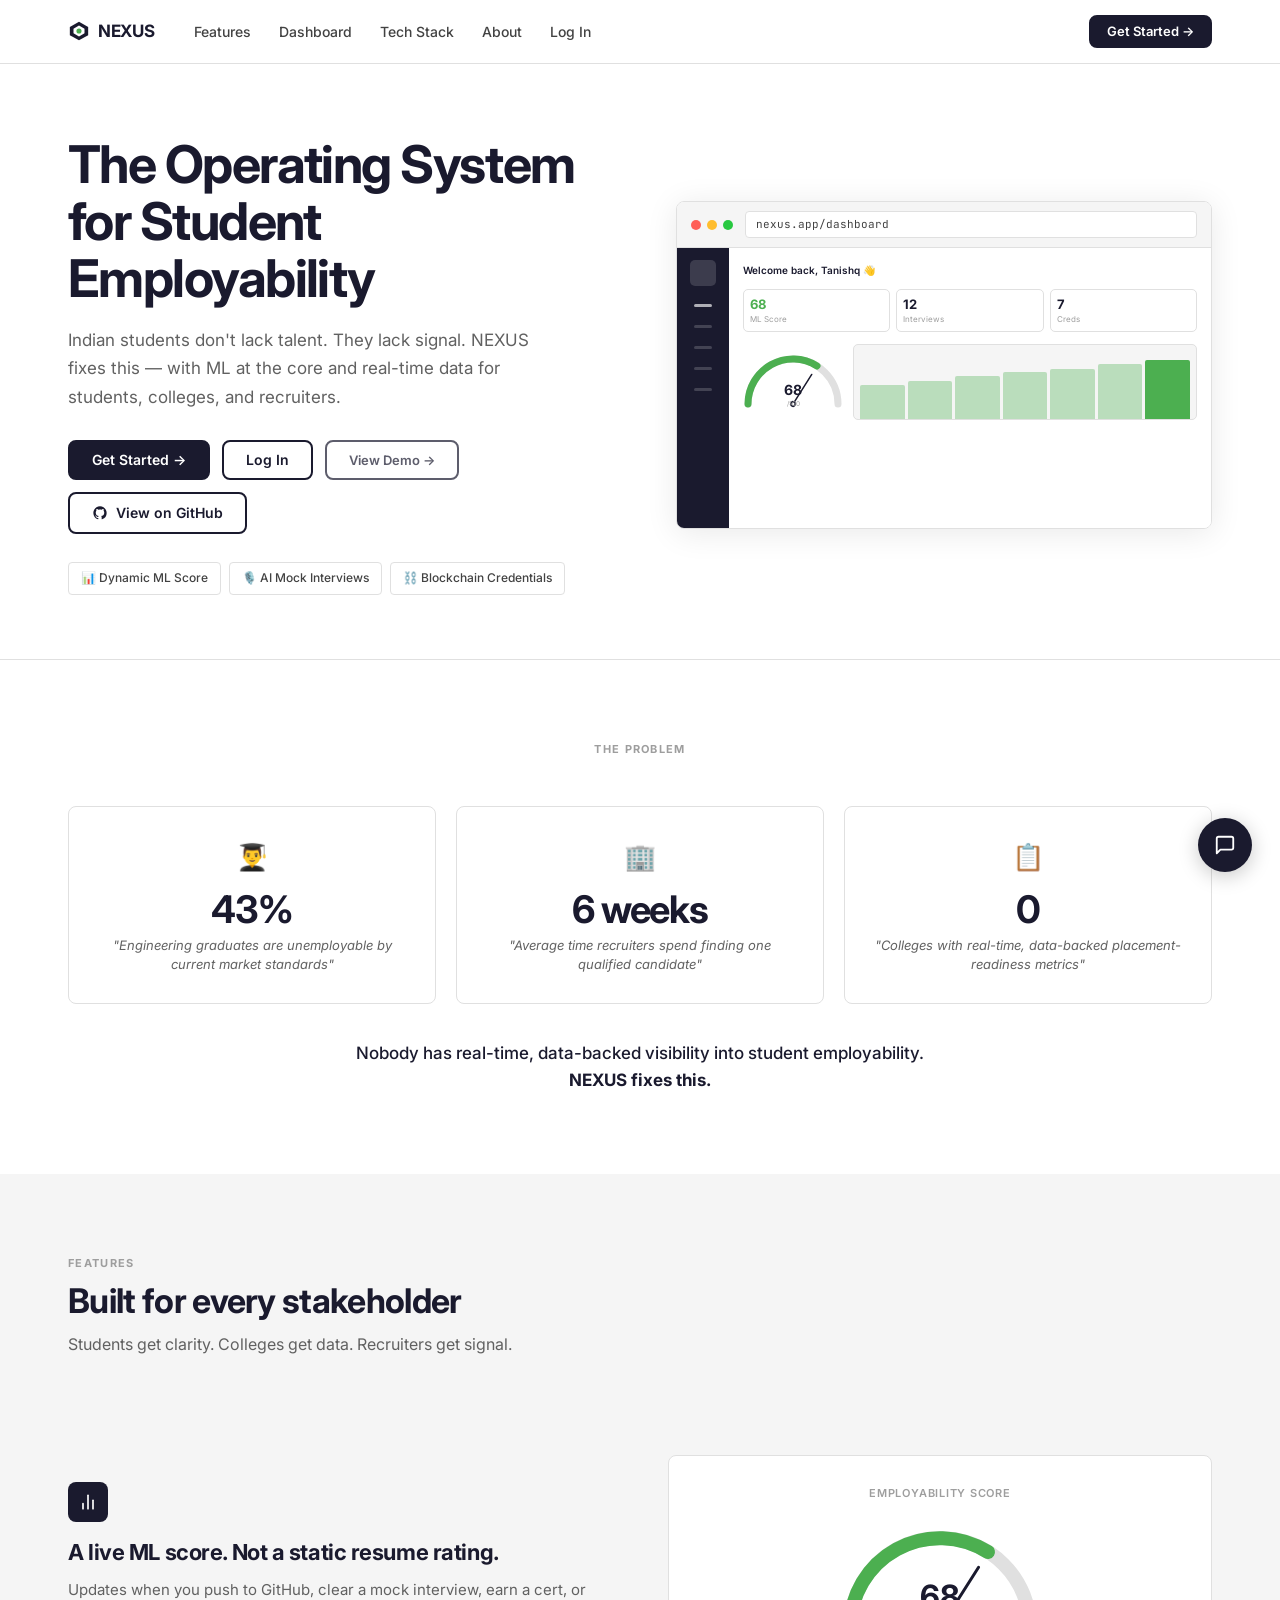
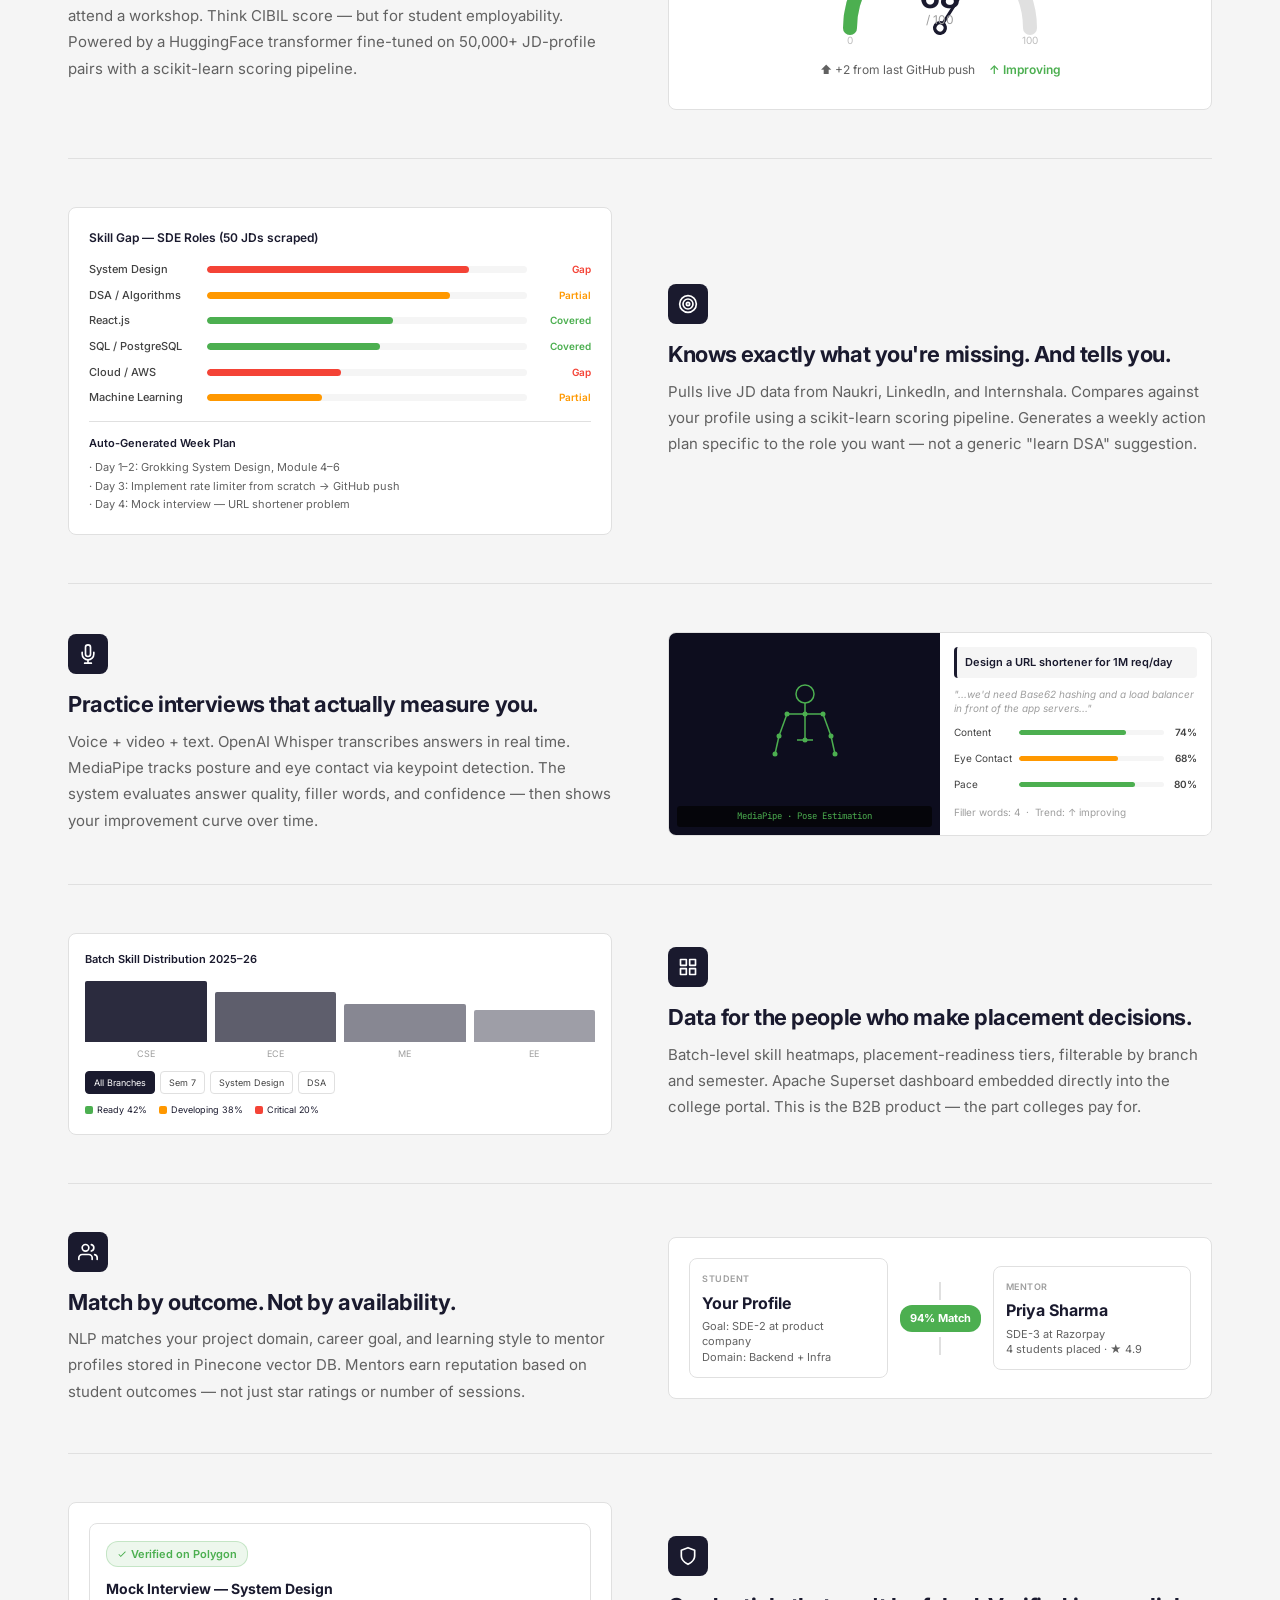
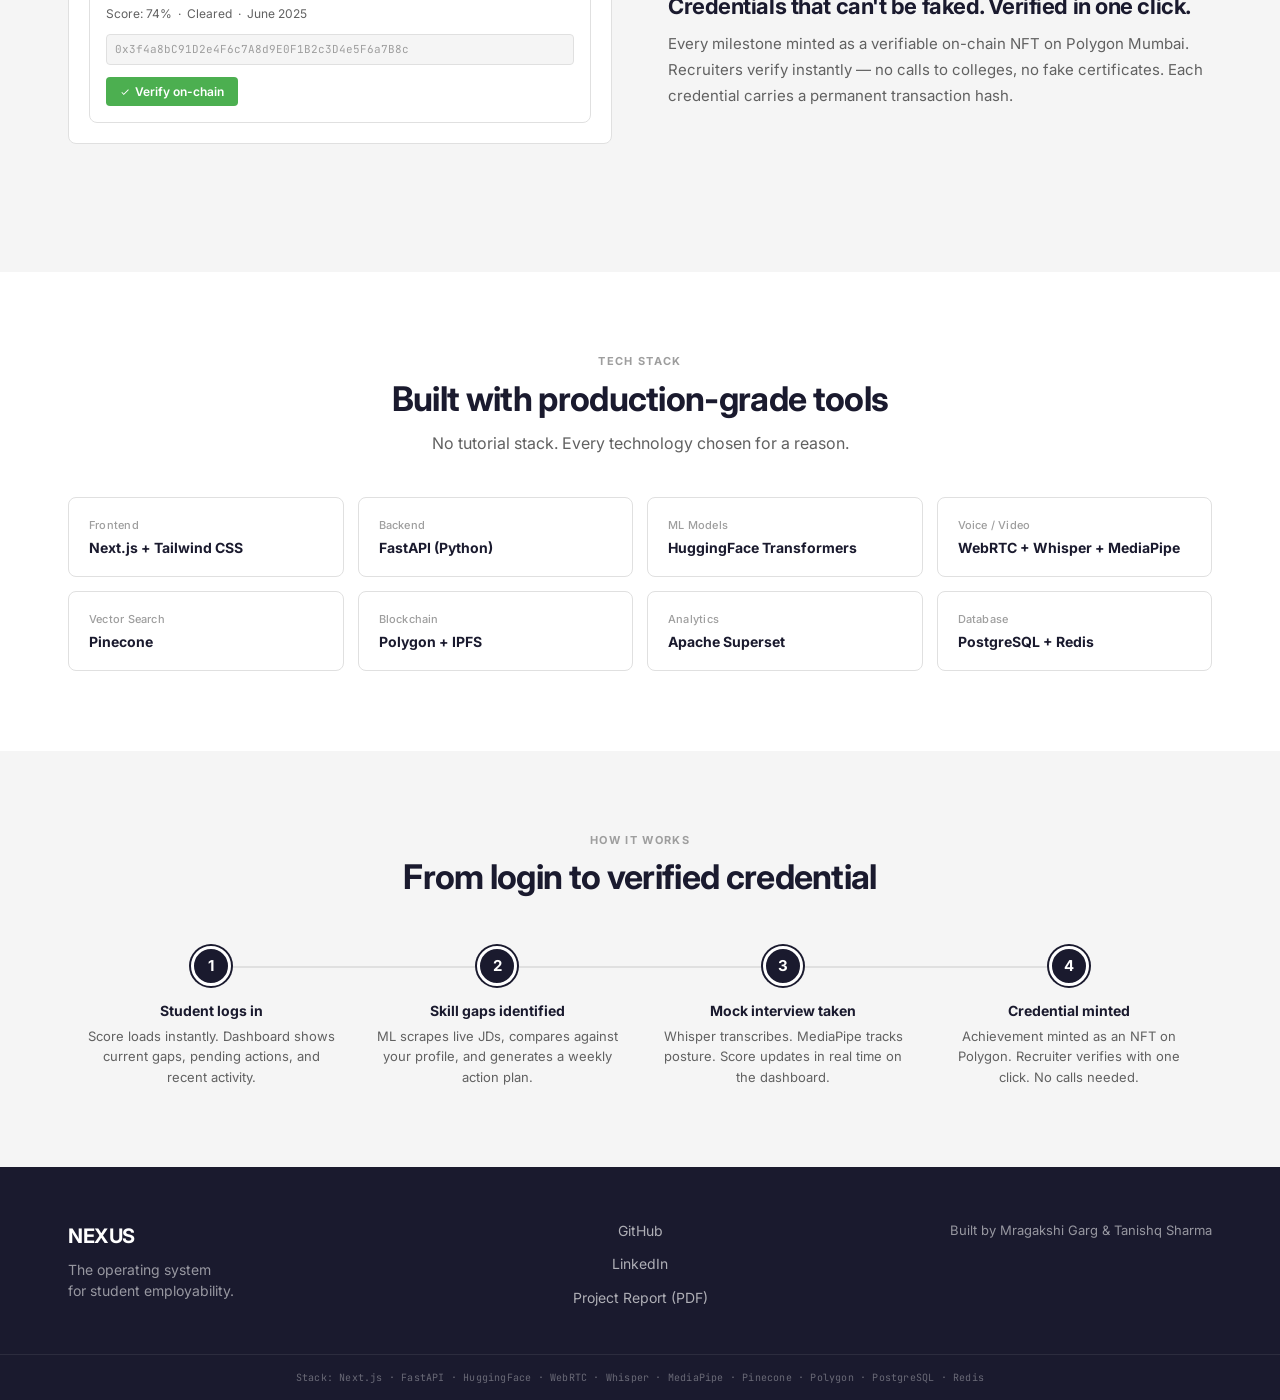
==== commit e4345d4c: "update credits and remove college info" ====
--- a/index.html
+++ b/index.html
@@ -41,7 +41,7 @@
     <div class="container hero-inner">
 
       <div class="hero-text">
-        <div class="eyebrow-pill" id="hero-eyebrow">Final Year B.Tech Project · IIIT Kota 2026</div>
+
 
         <h1 class="hero-headline" id="hero-headline">
           The Operating System<br>for Student Employability
@@ -561,9 +561,7 @@
         </nav>
         <div class="footer-right">
           <div class="footer-right-text">
-            Built by Tanishq Sharma<br>
-            Final Year B.Tech<br>
-            IIIT Kota · 2025–26
+            Built by Mragakshi Garg & Tanishq Sharma
           </div>
         </div>
       </div>
